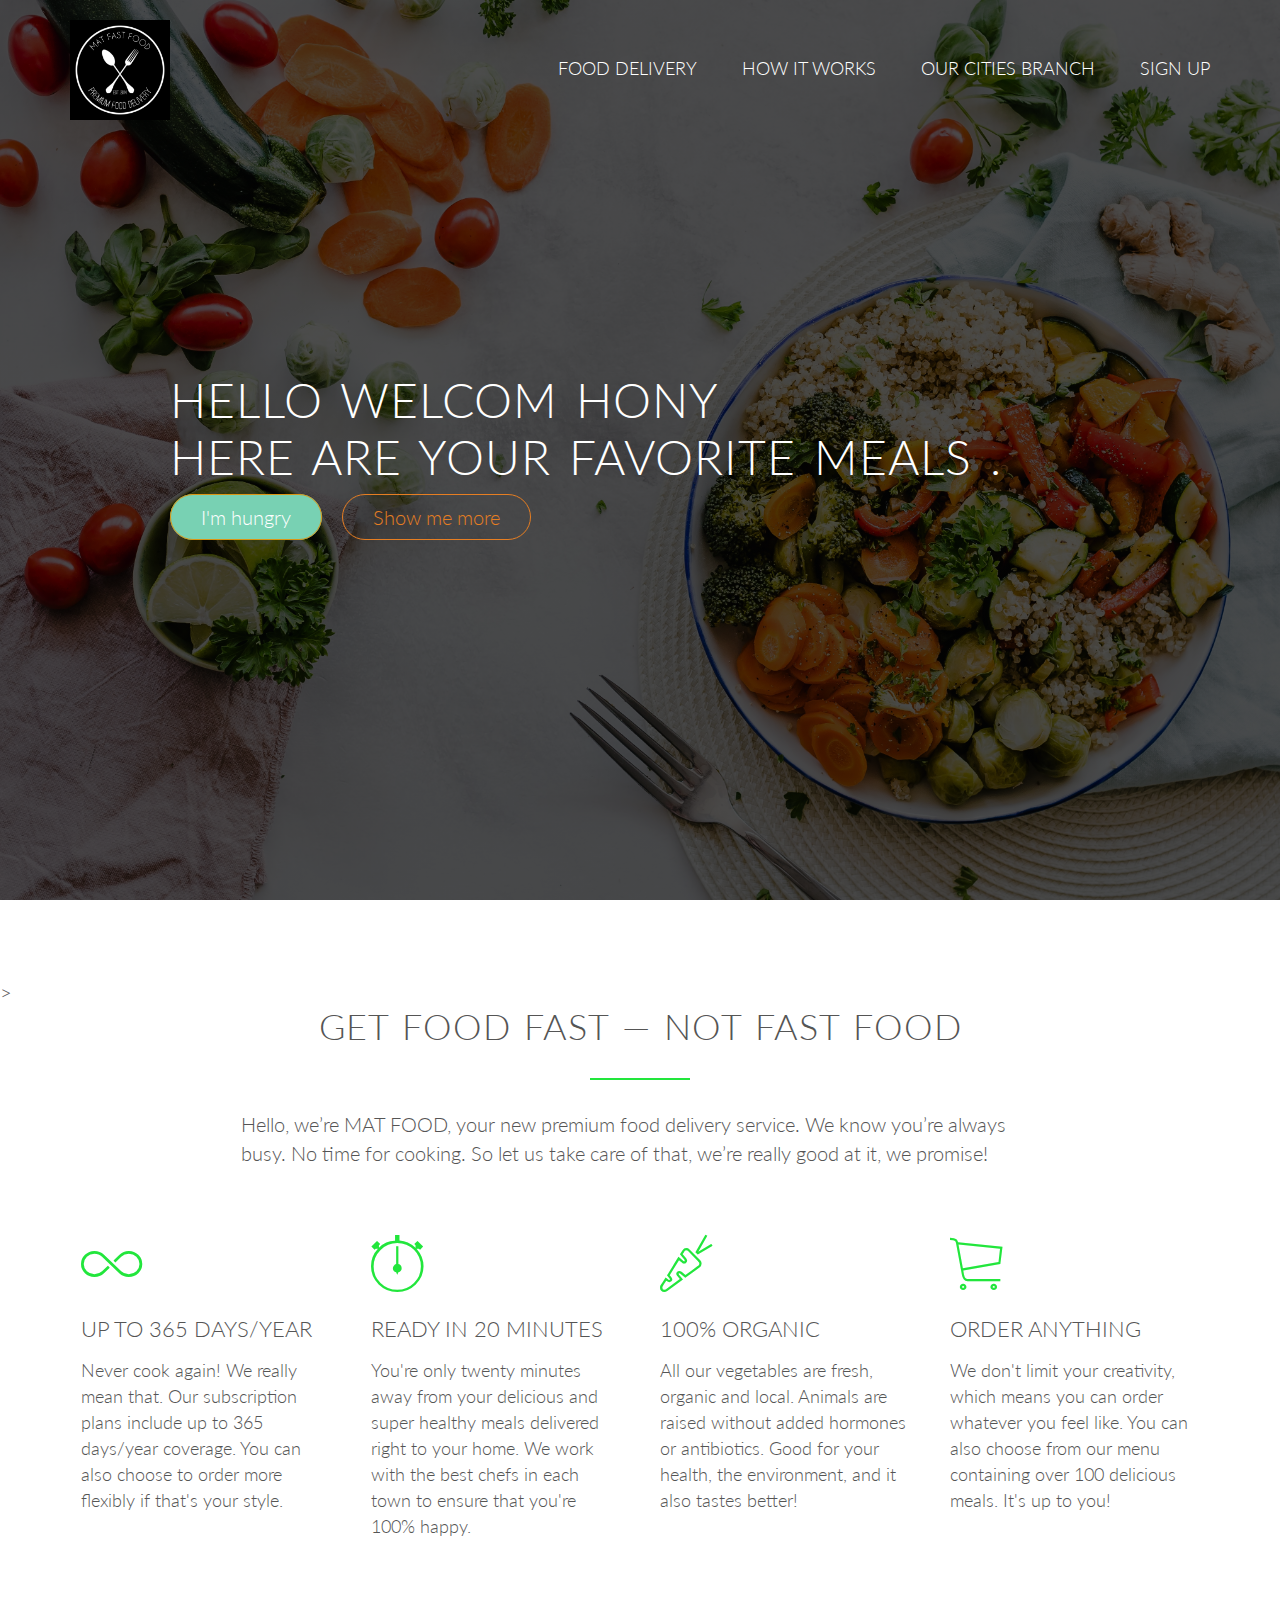
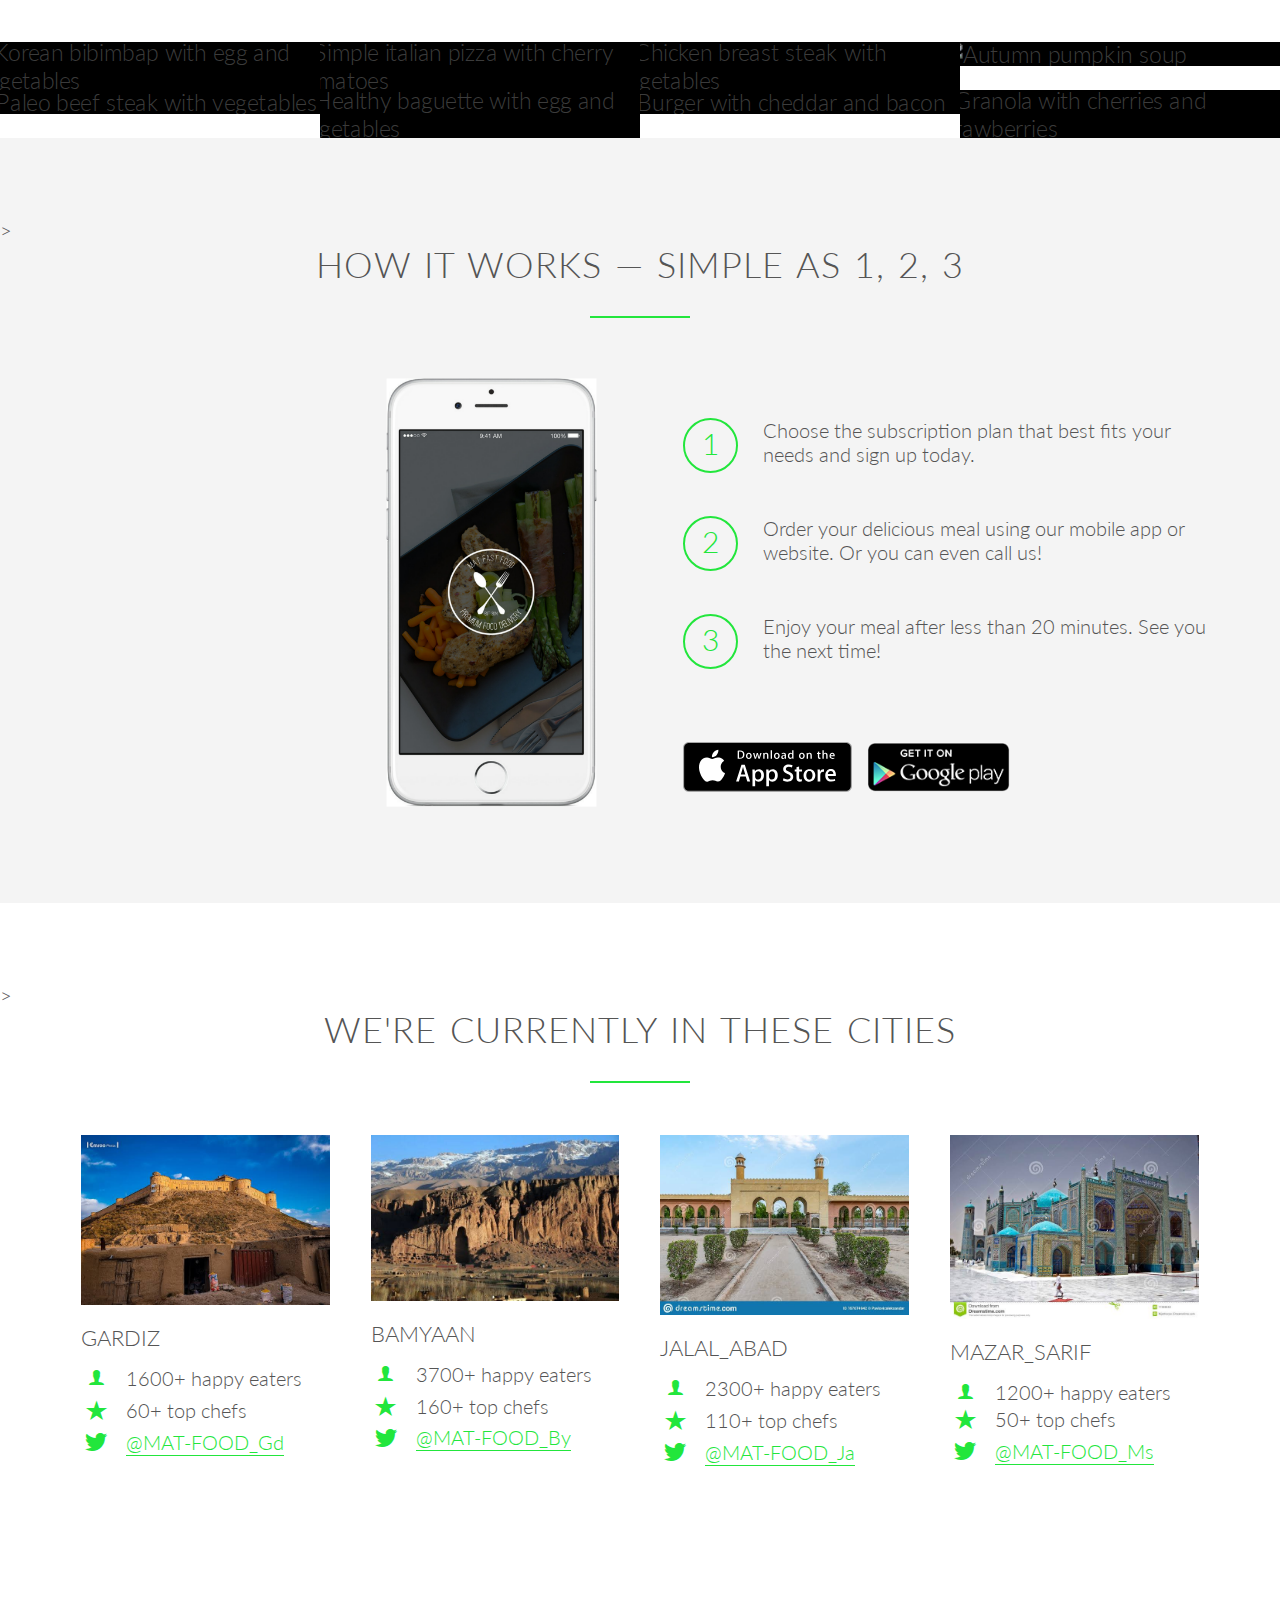
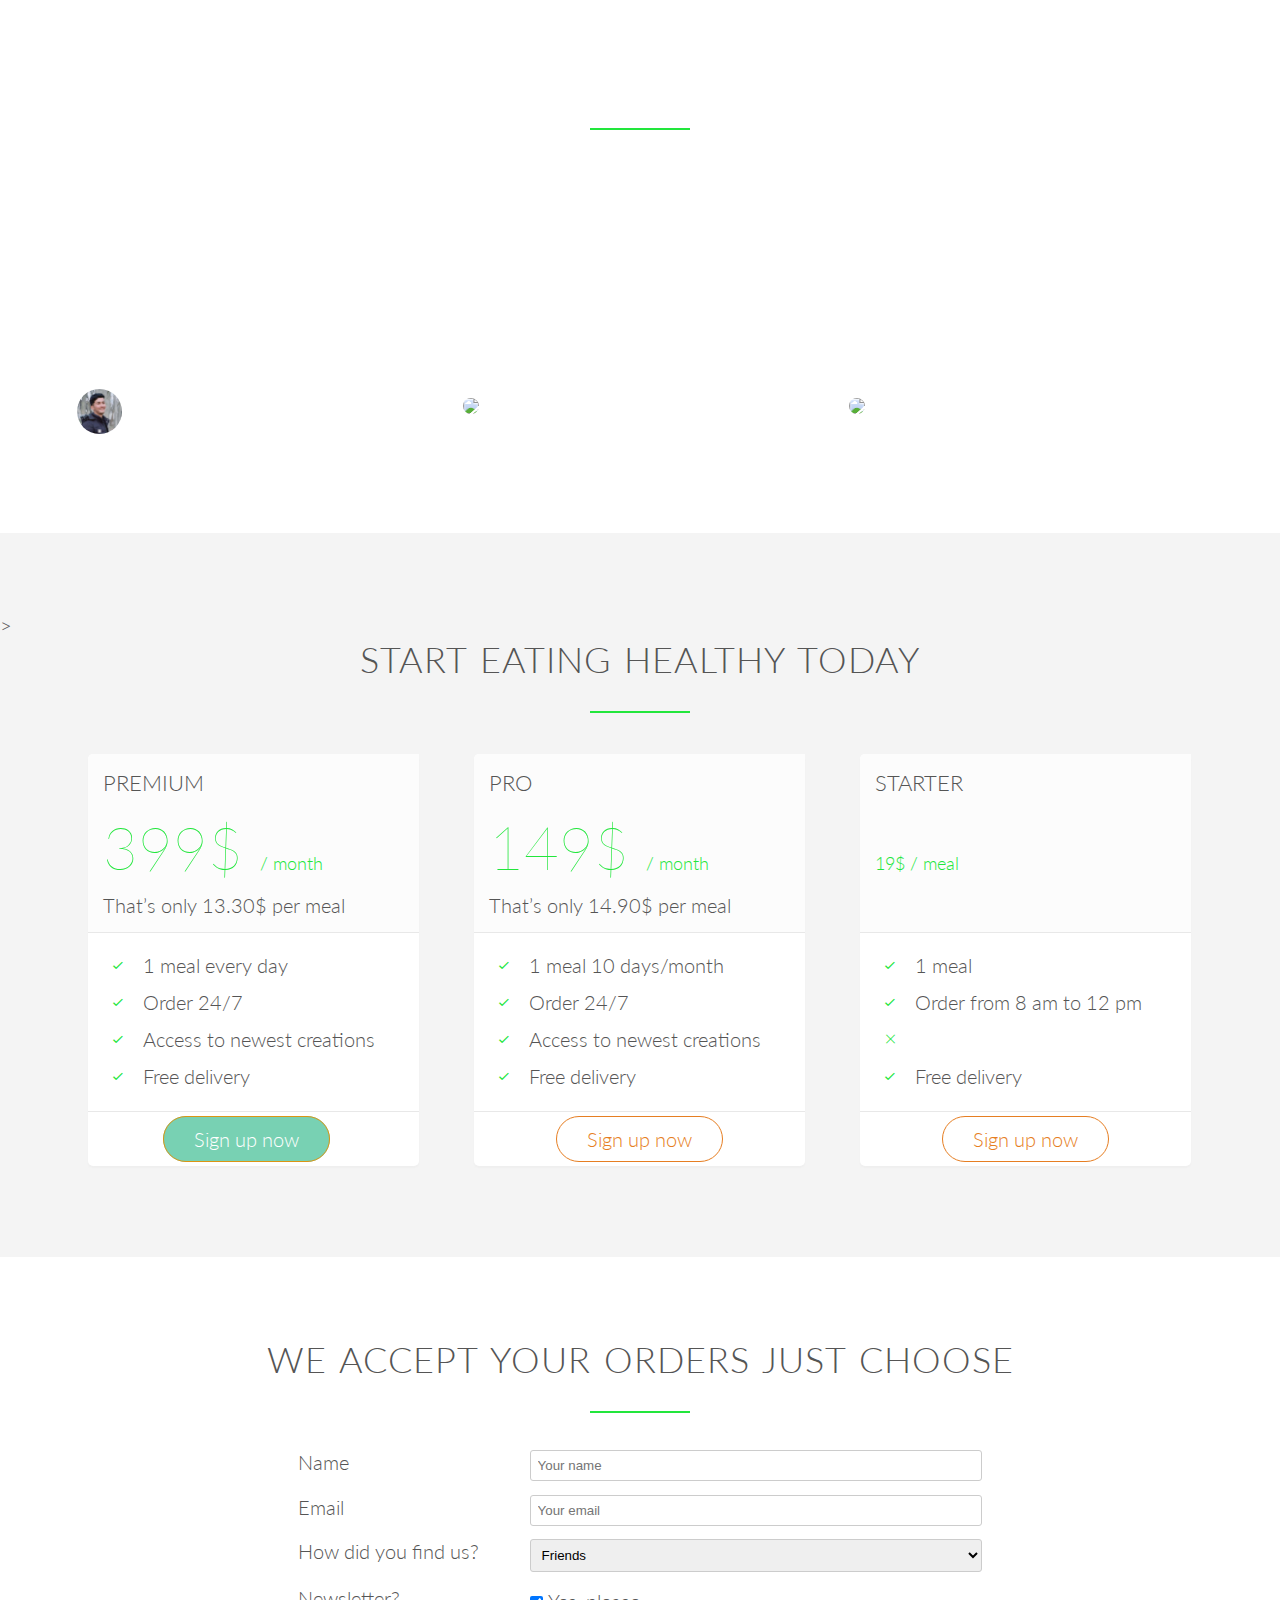
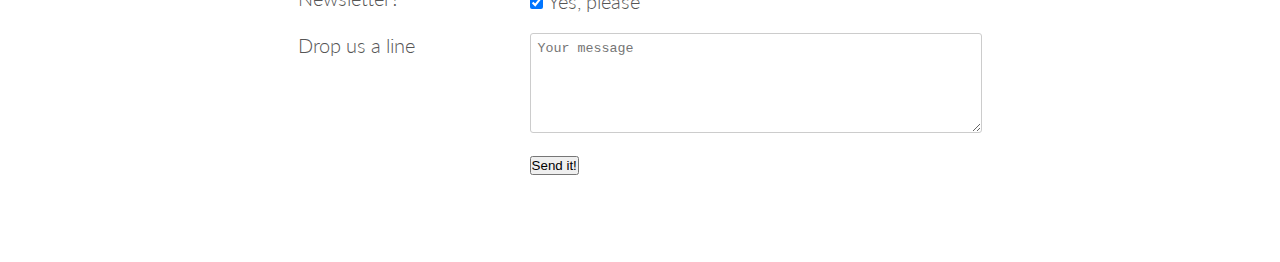
==== MAT/index.html @ 8228f36a "Update index.html" ====
<!DOCTYPE html>
<html>
    <head>
        <link rel="stylesheet" type="text/css" href="vendors/css/grid.css">
        <link rel="stylesheet" type="text/css" href="vendors/css/ionicons.min.css">
        <link rel="stylesheet" type="text/css" href="resources/css/style.css">
        <link href='https://fonts.googleapis.com/css?family=Lato:400,300,100,300italic' rel='stylesheet' type='text/css'>
        <title>MAT Food</title>
    </head>
    <body>
        <div class="container">
                  
        <header>
            
            <nav>
                <div class="row"> 
                    <img src="resources/img/white.PNG" alt="MAT Food logo" class="logo">
                    <ul class="main-nav">
                        <li><a href="#link_1 ">Food delivery</a></li>
                        <li><a href="#link_2">How it works</a></li>
                        <li><a href="#link_3">Our cities branch </a></li>
                        <li><a href="#link_4">Sign up</a></li>
                    </ul>
                </div>
            </nav>
            
            <div class="hero-text-box">
                <h1>Hello Welcom hony<br>Here are your favorite meals .</h1>
                <a class="btn btn-full" href="#">I'm hungry</a>
                <a class="btn btn-ghost" href="#">Show me more</a>
            </div>
        </header>

        
        <!-- .......Section-1....... Features............................................-->
        
        <section class="section-features" id="link_1"></a>>
            <div class="row">
                <h2>Get food fast &mdash; not fast food</h2>
                <p class="long-copy">
                    Hello, we’re MAT FOOD, your new premium food delivery service. We know you’re always busy.
                    No time for cooking. So let us take care of that, we’re really good at it, we promise!
                </p>
                
                <div class="row">
                    <div class="col span-1-of-4 box">
                        <i class="ion-ios-infinite-outline icon-big"></i>
                        <h3>Up to 365 days/year</h3>
                        <p>
                            Never cook again! We really mean that. Our subscription plans include up to 365 days/year coverage.
                            You can also choose to order more flexibly if that's your style.
                        </p>
                    </div>
                    
                    <div class="col span-1-of-4 box">
                        <i class="ion-ios-stopwatch-outline icon-big"></i>
                        <h3>Ready in 20 minutes</h3>
                        <p>
                            You're only twenty minutes away from your delicious and super healthy meals delivered right to your home.
                            We work with the best chefs in each town to ensure that you're 100% happy.
                        </p>
                    </div>
                    
                    <div class="col span-1-of-4 box">
                        <i class="ion-ios-nutrition-outline icon-big"></i>
                        <h3>100% organic</h3>
                        <p>
                            All our vegetables are fresh, organic and local. Animals are raised without added hormones or antibiotics.
                            Good for your health, the environment, and it also tastes better!
                        </p>
                    </div>
                    
                    <div class="col span-1-of-4 box">
                        <i class="ion-ios-cart-outline icon-big"></i>
                        <h3>Order anything</h3>
                        <p>We don't limit your creativity, which means you can order whatever you feel like. You can also choose from our 
                           menu containing over 100 delicious meals. It's up to you!
                        </p>
                    </div>
                    
                </div>
                
            </div>
            
        </section>
        
        <!-- .....Section-2.......Meal..................................... -->
       
        <section class="section-meals">
            <!--first row of images-->
            <ul class="meals-showcase clearfix">
                <li>
                    <figure class="meal-photo">
                        <img src="file:///C:/Users/DELL/Documents/MAT/resources/img/1.jpg" alt="Korean bibimbap with egg and vegetables">
                    </figure>
                </li>
                
                <li>
                    <figure class="meal-photo">
                        <img src="resources/img/2.JPG" alt="Simple italian pizza with cherry tomatoes">
                    </figure>
                </li>
                
                <li>
                    <figure class="meal-photo">
                        <img src="resources/img/3.JPG" alt="Chicken breast steak with vegetables">
                    </figure>
                </li>
                
                <li>
                    <figure class="meal-photo">
                        <img src="resources/img/4.JPG" alt="Autumn pumpkin soup">
                    </figure>
                </li>
            </ul>
            
            <!--second row of images-->
            <ul class="meals-showcase clearfix">
                <li>
                    <figure class="meal-photo">
                        <img src="resources/img/5.JPG" alt="Paleo beef steak with vegetables">
                    </figure>
                </li>
                
                <li>
                    <figure class="meal-photo">
                        <img src="resources/img/6.JPG" alt="Healthy baguette with egg and vegetables">
                    </figure>
                </li>
                
                <li>
                    <figure class="meal-photo">
                        <img src="resources/img/7.JPG" alt="Burger with cheddar and bacon">
                    </figure>
                </li>
                
                <li>
                    <figure class="meal-photo">
                        <img src="resources/img/8.JPG" alt="Granola with cherries and strawberries">
                    </figure>
                </li>
            </ul>
        </section>
        
        <!-- ......Section-3...........How it work............................................... -->
        
        <section class="section-steps" <a id="link_2"></a>>
            <div class="row">
                <h2>How it works &mdash; Simple as 1, 2, 3</h2>
            </div>
            <div class="row">
                <div class="col span-1-of-2 steps-box">
                    <img src="resources/img/iphon.png" alt="Omnifood app on iPhone" class="app-screen">
                </div>
                <div class="col span-1-of-2 steps-box">
                    <div class="works-step">
                        <div>1</div>
                        <p>Choose the subscription plan that best fits your needs and sign up today.</p>
                    </div>
                    
                    <div class="works-step">
                        <div>2</div>
                        <p>Order your delicious meal using our mobile app or website. Or you can even call us!</p>
                    </div>
                    
                    <div class="works-step">
                        <div>3</div>
                        <p>Enjoy your meal after less than 20 minutes. See you the next time!</p>
                    </div>
                    
                    <a href="#" class="btn-app"><img src="resources/img/download-app.svg" alt="App Store Button"></a>
                    <a href="#" class="btn-app"><img src="resources/img/download-app-android.png" alt="Play Store Button"></a>
                    
                </div>
            </div>
        </section>
        
        <!-- .......Section-4.........Cites.......................................................-->
       
        <section class="section-cities" <a id="link_3"></a>>
            <div class="row">
                <h2>We're currently in these cities</h2>
            </div>
            <div class="row">
                <div class="col span-1-of-4 box">
                    <img src="resources/img/images (1).jpeg" alt="Gardez">
                    <h3>Gardiz</h3>
                    <div class="city-feature">
                        <i class="ion-ios-person icon-small"></i>
                        1600+ happy eaters
                    </div>
                    
                    <div class="city-feature">
                        <i class="ion-ios-star icon-small"></i>
                        60+ top chefs
                    </div>
                    
                    <div class="city-feature">
                        <i class="ion-social-twitter icon-small"></i>
                        <a href="#">@MAT-FOOD_Gd</a>
                    </div>
                    
                </div>
                
                <div class="col span-1-of-4 box">
                    <img src="resources/img/images (4).jpeg" alt="Bamyaan">
                    <h3>Bamyaan</h3>
                    <div class="city-feature">
                        <i class="ion-ios-person icon-small"></i>
                        3700+ happy eaters
                    </div>
                    
                    <div class="city-feature">
                        <i class="ion-ios-star icon-small"></i>
                        160+ top chefs
                    </div>
                    
                    <div class="city-feature">
                        <i class="ion-social-twitter icon-small"></i>
                        <a href="#">@MAT-FOOD_By</a>
                    </div>
                    
                </div>

                <div class="col span-1-of-4 box">
                    <img src="resources/img/images (2).jpeg" alt="Jalal_abad">
                    <h3>Jalal_abad</h3>
                    <div class="city-feature">
                        <i class="ion-ios-person icon-small"></i>
                        2300+ happy eaters
                    </div>
                    
                    <div class="city-feature">
                        <i class="ion-ios-star icon-small"></i>
                        110+ top chefs
                    </div>
                    
                    <div class="city-feature">
                        <i class="ion-social-twitter icon-small"></i>
                        <a href="#">@MAT-FOOD_Ja</a>
                    </div>
                    
                </div>

                <div class="col span-1-of-4 box">
                    <img src="resources/img/images (3).jpeg" alt="Mazar_Sarif">
                    <h3>Mazar_Sarif</h3>
                    <div clas
                    s="city-feature">
                        <i class="ion-ios-person icon-small"></i>
                        1200+ happy eaters
                    </div>
                    
                    <div class="city-feature">
                        <i class="ion-ios-star icon-small"></i>
                        50+ top chefs
                    </div>
                    
                    <div class="city-feature">
                        <i class="ion-social-twitter icon-small"></i>
                        <a href="#">@MAT-FOOD_Ms</a>
                    </div>
                    
                </div>
                
            </div>
            
        </section>

        <!-- ......Section-5.........Our customer ideies...................................... -->
       
        <section class="section-testimonials" >
            <div class="row">
                <h2>Our customers can't live without us</h2>
            </div>
            
            <div class="row">
                <div class="col span-1-of-3">
                    <blockquote>MAT-FOOD is just awesome! I just launched a startup which leaves me with no time for cooking, so MAT-FOOD is a life-saver. Now that I got used to it, I couldn't live without my daily meals!
                        <cite><img src="resources/img/y.jpg">Yasir Sahibzada</cite>
                    </blockquote>
                </div>
                
                <div class="col span-1-of-3">
                    <blockquote>        Inexpensive, healthy and great-tasting meals, delivered right to my home. We have lots of food delivery here in Gardiz, but no one comes even close to MAT-FOOD.family are so in love!
                        <cite><img src="/resources/img/m.jpg">Mohibullah Alokozai</cite>
                    </blockquote>
                </div>
                
                <div class="col span-1-of-3">
                    <blockquote>I was looking for a quick and easy food delivery service in Jalal_abad. I tried a lot of them and ended up with MAT-FOOD. Best food delivery service in the Bay Area. Keep up the great work!
                        <cite><img src="file:///C:/Users/DELL/Documents/MAT/resources/img/w.jpg">Abdul Wakil Alam Sahak</cite>
                    </blockquote>
                </div>
            </div>
            
        </section>

        <!-- .....Section-6.............Our Plan............................................ -->
       
        <section class="section-plans" <a id="link_4"></a>>
            <div class="row">
                <h2>Start eating healthy today</h2>
            </div>
            
            <div class="row">
                <div class="col span-1-of-3">
                    <div class="plan-box">
                        <div>
                            <h3>Premium</h3>
                            <p class="plan-price">399$ <span>/ month</span></p>
                            <p class="plan-meal">That’s only 13.30$ per meal</p>
                        </div>

                        <div>
                            <ul>
                                <li><i class="ion-ios-checkmark-empty icon-small"></i>1 meal every day</li>
                                <li><i class="ion-ios-checkmark-empty icon-small"></i>Order 24/7</li>
                                <li><i class="ion-ios-checkmark-empty icon-small"></i>Access to newest creations</li>
                                <li><i class="ion-ios-checkmark-empty icon-small"></i>Free delivery</li>
                            </ul>
                        </div>
                        
                        <div>
                            <a href="#" class="btn btn-full">Sign up now</a>
                        </div>
                        
                    </div>
                </div>
                
                <div class="col span-1-of-3">
                    <div class="plan-box">
                        <div>
                            <h3>Pro</h3>
                            <p class="plan-price">149$ <span>/ month</span></p>
                            <p class="plan-meal">That’s only 14.90$ per meal</p>
                        </div>

                        <div>
                            <ul>
                                <li><i class="ion-ios-checkmark-empty icon-small"></i>1 meal 10 days/month</li>
                                <li><i class="ion-ios-checkmark-empty icon-small"></i>Order 24/7</li>
                                <li><i class="ion-ios-checkmark-empty icon-small"></i>Access to newest creations</li>
                                <li><i class="ion-ios-checkmark-empty icon-small"></i>Free delivery</li>
                            </ul>
                        </div>
                        
                        <div>
                            <a href="#" class="btn btn-ghost">Sign up now</a>
                        </div>
                        
                    </div>
                </div>
                
                <div class="col span-1-of-3">
                    <div class="plan-box">
                        <div>
                            <h3>Starter</h3>
                            <p class="plan-price"><span>19$ / meal</span></p>
                            <p class="plan-meal">&nbsp;</p>
                        </div>

                        <div>
                            <ul>
                                <li><i class="ion-ios-checkmark-empty icon-small"></i>1 meal</li>
                                <li><i class="ion-ios-checkmark-empty icon-small"></i>Order from 8 am to 12 pm</li>
                                <li><i class="ion-ios-close-empty icon-small"></i></li>
                                <li><i class="ion-ios-checkmark-empty icon-small"></i>Free delivery</li>
                            </ul>
                        </div>
                        
                        <div>
                            <a href="#" class="btn btn-ghost">Sign up now</a>
                        </div>
                        
                    </div>
                </div>
                
            </div>
        </section>
    
        <!--.....Section-7..............FORM SECTiON...................................-->
        
        <section class="section-form">
            <div clas="row">
                <h2>We accept your orders just choose</h2>
            </div>

            <div class="row">
                <form method="post" action="#" class="contact-form">
                    <div class="row">
                        <div class="col span-1-of-3">
                            <label for="name">Name</label>
                        </div>
                        <div class="col span-2-of-3">
                            <input type="text" name="name" id="name" placeholder="Your name" required>
                        </div>
                    </div>
                    <div class="row">
                        <div class="col span-1-of-3">
                            <label for="email">Email</label>
                        </div>
                        <div class="col span-2-of-3">
                            <input type="email" name="email" id="email" placeholder="Your email" required>
                        </div>
                    </div>
                    <div class="row">
                        <div class="col span-1-of-3">
                            <label for="find-us">How did you find us?</label>
                        </div>
                        <div class="col span-2-of-3">
                            <select name="find-us" id="find-us">
                                <option value="friends">Friends</option>
                                <option value="search">Search engine</option>
                                <option value="ad">Advertisement</option>
                                <option value="other">other</option>
                            </select>
                        </div>
                    </div>
                    <div class="row">
                        <div class="col span-1-of-3">
                            <label for="news">Newsletter?</label>
                        </div>
                        <div class="col span-2-of-3">
                            <input type="checkbox" name="news" id="news" checked>Yes, please
                        </div>
                    </div>
                    <div class="row">
                        <div class="col span-1-of-3">
                            <label>Drop us a line</label>
                        </div>
                        <div class="col span-2-of-3">
                            <textarea name="message" placeholder="Your message"></textarea>
                        </div>
                    </div>

                    <div class="row">
                        <div class="col span-1-of-3">
                            <label>&nbsp;</label>
                        </div>
                        <div class="col span-2-of-3">
                            <input type="submit" value="Send it!">
                        </div>
                    </div>

                </form>

            </div>

        </section>
        </div>
    </body>
</html>
---- MAT/vendors/css/grid.css ----
/*  SECTIONS  ============================================================================= */

.section {
	clear: both;
	padding: 0px;
	margin: 0px;
}

/*  GROUPING  ============================================================================= */
.row:before,
.row:after {
    content:"";
    display:table;
}
.row:after {
    clear:both;
}

/*  GRID COLUMN SETUP   ==================================================================== */

.col {
	display: block;
	float:left;
	margin: 1% 0 1% 1.6%;
}

.col:first-child { margin-left: 0; } /*all browsers except IE6 and lower*/

@media only screen and (max-width: 480px){

	.hero-text-box{
		padding-left: 300px;		
	}
}
	

@media only screen and (max-width: 480px) {
	.col { 
		margin: 1% 0 1% 0%;
        margin: 0;
	}
}


/*  GRID OF TWO   ============================================================================= */
.span-1-of-2 {
	width: 49.2%;
}


@media only screen and (max-width: 480px) {
	.span-1-of-2 {
		width: 100%; 
	}
}


/*  GRID OF THREE   ============================================================================= */
.span-2-of-3 {
	width: 66.13%; 
}

.span-1-of-3 {
	width: 32.26%; 
}


@media only screen and (max-width: 480px) {
	.span-2-of-3 {
		width: 100%; 
	}
	.span-1-of-3 {
		width: 100%;
	}
}

/*  GRID OF FOUR   ============================================================================= */
.span-1-of-4 {
	width: 23.8%; 
}



@media only screen and (max-width: 480px) {
	.span-1-of-4 {
		width: 100%; 
	}
}
---- MAT/resources/css/style.css ----
/*------------------------------------------*/
/* BASIC SETUP */
/*------------------------------------------*/

* {
    margin: 0;
    padding: 0;
    box-sizing: border-box;
}

/*removes the blue border chrome browser puts around elements when you click or focus on them.*/
*:focus {outline: none;}

html {
    background-color: #fff;
    color: #555;
    font-family: 'Lato', 'Arial', sans-serif;
    font-weight: 300;
    font-size: 20px;
    text-rendering: optimizeLegibility;
}

.clearfix {zoom: 1}
.clearfix:after {
    content: '.';
    clear: both;
    display: block;
    height: 0;
    visibility: hidden;
}

/*------------------------------------------*/
/* REUSABLE COMPONENTS */
/*------------------------------------------*/

.row {
    max-width: 1140px;
    margin: 0 auto;
}

/*Adding whitespace between sections for clarity. Will use padding instead of margin for that because we will add some background later.*/
section {
    padding: 80px 0; /*top&bottom left&right*/
}

.box {
    padding: 1%;
}

/* ------ HEADINGS ----- */

h1, 
h2,
h3 {
    font-weight: 300;
    text-transform: uppercase;
}

h1 {
    margin-top: 0;
    margin-bottom: 20px;
    color: #fff;
    font-size: 240%; /*We use percentage because this is responsive design*/
    word-spacing: 4px;
    letter-spacing: 1px;
}

h2 {
    font-size: 180%;
    word-spacing: 2px;
    text-align: center;
    margin-bottom: 30px;
    letter-spacing: 1px;
}

/*This will be a solid line after all h2 elements.*/
h2:after {
    display: block;
    height: 2px;
    background-color: #22e63c;
    content: " "; /*Important - We must specify the content of the :after pseudo element*/
    width: 100px;
    margin: 0 auto; /*To center the line horizontally*/
    margin-top: 30px;
}

h3 {
    font-size: 110%;
    margin-bottom: 15px;
}

/* ----- PARAGRAPHS ----- */
/*Refer to the typography lesson*/
.long-copy {
    line-height: 145%; /*should be between 120% and 145%*/
    width: 70%; /*With this, the text will not be centered anymore. Setting the margin will fix this.*/
    margin-left: 15%; /*Will effectively center all the text*/
}

.box p {
    font-size: 90%;
    line-height: 145%;
}

/* ----- ICONS ----- */

.icon-big {
    font-size: 350%;
    display: block;
    color: #22e63c;
    margin-bottom: 10px;
}

.icon-small {
    display: inline-block;
    width: 30px;
    text-align: center;
    color: #22e63c;
    font-size: 120%; /*A line height in percent of the current font size. */
    margin-right: 10px;
    
    /*Tip to align text next to icon font*/
    line-height: 120%;
    vertical-align: middle;
    margin-top: -5px;
}

/* ----- LINKS ----- */

a:link, 
a:visited {
    color: #22e63c;
    text-decoration: none;
    padding-bottom: 1px;
    border-bottom: 1px solid #22e63c;
    transition: border-bottom 0.2s, color 0.2s;
}

a:hover,
a:active {
    color: #555;
    border-bottom: 1px solid transparent;
}

/* ----- BUTTONS ----- */

.btn:link,
.btn:visited{

    padding: 10px 30px;
    font-weight: 300px;
    text-decoration: none;
    border-radius: 200px;
    transition: background-color 0.2s, border 0.2s, color 0.2s;
}

.btn-full:link,
.btn-full:visited{
    background-color: #78d1b3;
    border: 1px solid #db9513;
    color: #fff;
    margin-right: 15px;
}

.btn-ghost:link,
.btn-ghost:visited {
    border: 1px solid #e67e22;
    color: #e67e22;
}

.btn:hover,
.btn:active{
/* input[type=submit]:hover,
input[type=submit]:active { */
    background-color: #7046e4;
}

.btn-full:hover,
.btn-full:active{
/* input[type=submit] { */
    border: 1px solid #e67e22;
}

.btn-ghost:hover,
.btn-ghost:active {
    border: 1px solid #cf6d17;
    color: #fff;
}


/*------------------------------------------*/
/* HEADER */
/*------------------------------------------*/

header {
    /*linear gradient added to make heading text more legible*/
    background-image: linear-gradient(rgba(0, 0, 0, 0.7), rgba(0, 0, 0, 0.7)), url(img/baground.jpg);
    background-size: cover;/*It is like zooming into the background image*/
    background-position: center;
    height: 100vh; /*100% of viewport*/
    background-attachment: fixed;
}

.hero-text-box {
    position: absolute;
    width: 1140px; /*Look at css for ".row"*/
    top: 50%; /*Top and left are w.r.t the left edge of element. So, image will not be exactly centered*/
    left: 50%;
    transform: translate(-50%, -50%); /*This moves the element by 50% of its width & height, thereby perfectly centering the box*/
    padding-left: 100px;
}

.logo {
    height: 100px;
    width: auto;
    float: left;/*Now, "content" below the img tag, can float around it.*/
    margin-top: 20px;
}

.main-nav {
    float: right;
    list-style: none;
    margin-top: 55px;
}

.main-nav li {
    display: inline-block;
    margin-left: 40px;
}

.main-nav li a:link, 
.main-nav li a:visited {
    padding: 8px 0;
    color: #fff;
    text-decoration: none;
    text-transform: uppercase;
    font-size: 90%;
    border-bottom: 2px solid transparent;
    transition: border-bottom 0.2s;
}

.main-nav li a:hover, 
.main-nav li a:active {
    border-bottom: 2px solid #22e63c;
}


/*------------------------------------------*/
/* FEATURES */
/*------------------------------------------*/

.section-features .long-copy {
    margin-bottom: 30px;
}


/* ................................................................................................... */

/*------------------------------------------*/
/* MEALS */
/*------------------------------------------*/

.section-meals {
    padding: 0;
}

.meals-showcase {
    list-style: none;
    width: 100%;
}

.meals-showcase li {
    display: block;
    float: left;
    width: 25%; /*4 li should occupy full width.*/
}

.meal-photo {
    width: 100%;
    margin: 0;
    overflow: hidden; /*This is to prevent spilling out of images when we scale the images.*/
    background: #000;
}

.meal-photo img {
    opacity: 0.7;
    width: 100%;
    height: auto;/*This will scale the image in proportion to the 25% width set for meals-showcase-li*/
    transform: scale(1.15); /*This is a part of our "animation" for food images.*/
    transition: transform 0.5s, opacity 0.5s; /*animation - changing from this css setting to another will take some time*/
}

.meal-photo img:hover {
    opacity: 1;
    transform: scale(1.03); /*Not 1 because we want to cover some whitespace below each image.*/
}

/*------------------------------------------*/
/* HOW IT WORKS */
/*------------------------------------------*/

/*Adding a subtle color. It affects the "visual transition" from this section to the next one while scrolling down the page.*/
.section-steps {
    background-color: #f4f4f4;
}

.steps-box {
    margin-top: 30px; 
}

.steps-box:first-child {
    text-align: right; /*Works for text, inline and inline-block elements.*/
    padding-right: 3%;
    margin-top: 30px;/*To align both the steps boxes better*/
}

.steps-box:last-child {
    padding-left: 3%;
    margin-top: 70px;/*To align both the steps boxes better*/
}

.app-screen {
    width: 40%;
}

.works-step {
    margin-bottom: 50px;
}

/*just a demo of last-of-type.*/
.works-step:last-of-type {
    margin-bottom: 80px;
}

.works-step div{
    color: #22e63c;
    border: 2px solid #22e63c;
    display: inline-block; /*To ensure that the number(in div) can be beside the text and not cause a line break.*/
    border-radius: 50%;
    height: 55px;
    width: 55px;
    text-align: center;
    padding: 5px;
    float: left;
    font-size: 150%;
    margin-right: 25px;
}

.btn-app:link,
.btn-app:visited {
    border: 0;
}

.btn-app img {
    height: 50px;
    width: auto;
    margin-right: 10px;
}


/*------------------------------------------*/
/* CITIES */
/*------------------------------------------*/

.box img {
    width: 100%;
    height: auto;
    margin-bottom: 15px;
}

.city-feature {
    margin-bottom: 5px;
}


/*------------------------------------------*/
/* TESTIMONIALS */
/*------------------------------------------*/

.section-testimonials {
    background-image: linear-gradient(rgba(0, 0, 0, 0.8), rgba(0, 0, 0, 0.8)),url(img/baground2.JPG);
    background-size: cover;
    color: #fff;
    background-attachment: fixed; /*When we scroll in the page, the image stays in the same place, relative to the browser window*/
}

blockquote {
    padding: 2%;
    font-style: italic;
    line-height: 145%;
    position: relative;/*This means all positioned elements inside of this element should be positioned relative to this element's location*/
    margin-top: 40px; 
}

cite {
    font-size: 90%;
    margin-top: 25px;
    display: block;
}

blockquote:before {
    content: "\201C";/*\201C is a glyph or symbol for left double quotes*/
    font-size: 500%;
    display: block; /*will display this :before pseudoelement on a new line.*/
    position: absolute;/*This works only when 'blockquote' has position relative.*/
    top: -5px;
    left: -3px;
}

cite img {
    height: 45px;
    border-radius: 50%;
    margin-right: 10px;
    vertical-align: middle;
}


/*------------------------------------------*/
/* PLANS */
/*------------------------------------------*/

.section-plans {
    background-color: #f4f4f4;
}

.plan-box {
    background-color: #fff;
    border-radius: 5px;
    width: 90%;
    margin-left: 5%; /*half of the 10% remaning width*/
    box-shadow: 0 2px 2px #efefef;
}

.plan-box div {
    padding: 15px;
    border-bottom: 1px solid #e8e8e8;
}

.plan-box div:first-child {
    background-color: #fcfcfc;
    border-top-left-radius: 5px;
    border-top-left-radius: 5px;
}

.plan-box div:last-child {
    text-align: center;
    border: 0; 
}

.plan-price {
    font-size: 300%;
    margin-bottom: 10px;
    font-weight: 100;/*To make font less bold. Also, look at the imported fonts in the html file for this font weight. */
    color: #22e63c;
}

.plan-price span {
    font-size: 30%; /*30% of .plan-price font-size*/
    font-weight: 300;
}

.plan-price-meal {
    font-size: 80%;
}

.plan-box ul {
    list-style: none;
}

.plan-box ul li {
    padding: 5px 0;
}


/*------------------------------------------*/
/* FORM */
/*------------------------------------------*/

.contact-form {
    width: 60%;
    margin: 0 auto;
}

input[type=text],
input[type=email],
select,
textarea {
    width: 100%;
    padding: 7px;
    border-radius: 3px;
    border: 1px solid #ccc;
}

textarea {
    height: 100px;
}

input[type=checkbox] {
    margin: 10px 5px 10px 0;
}

/* .............................. */
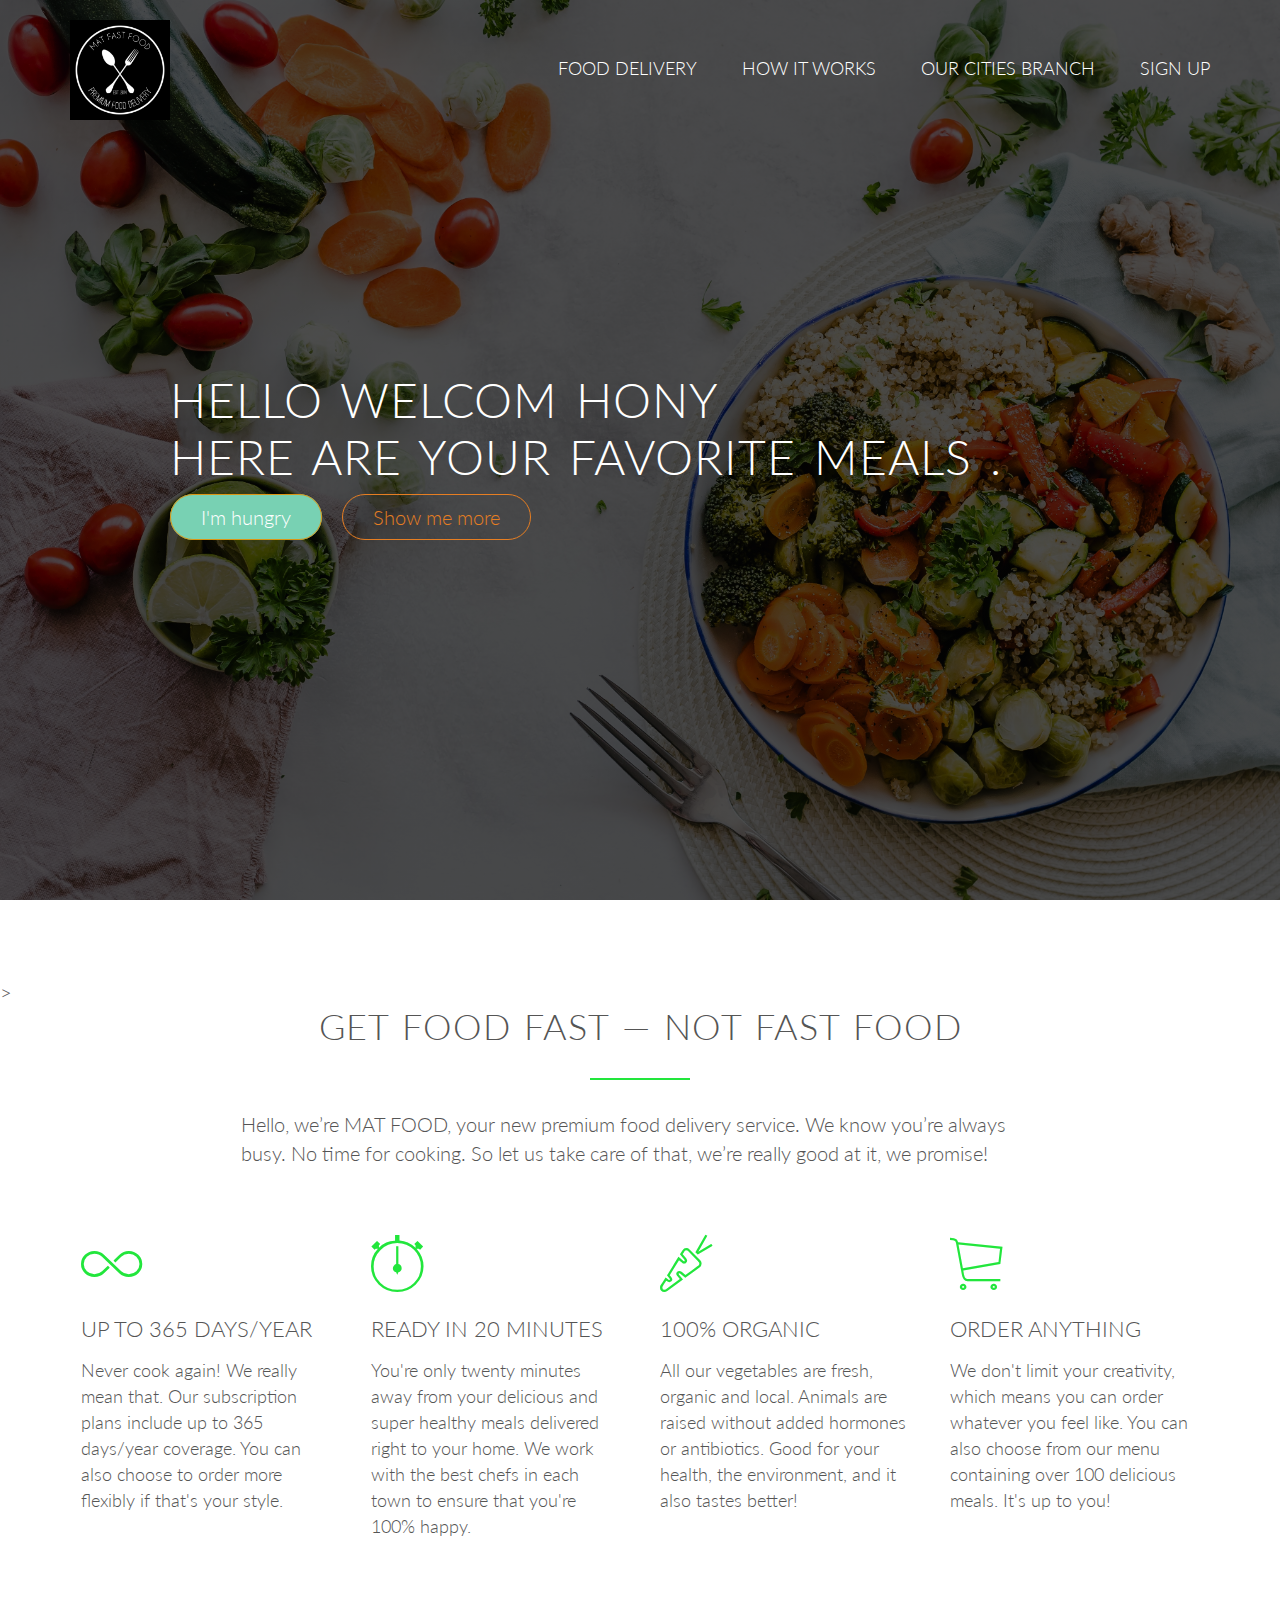
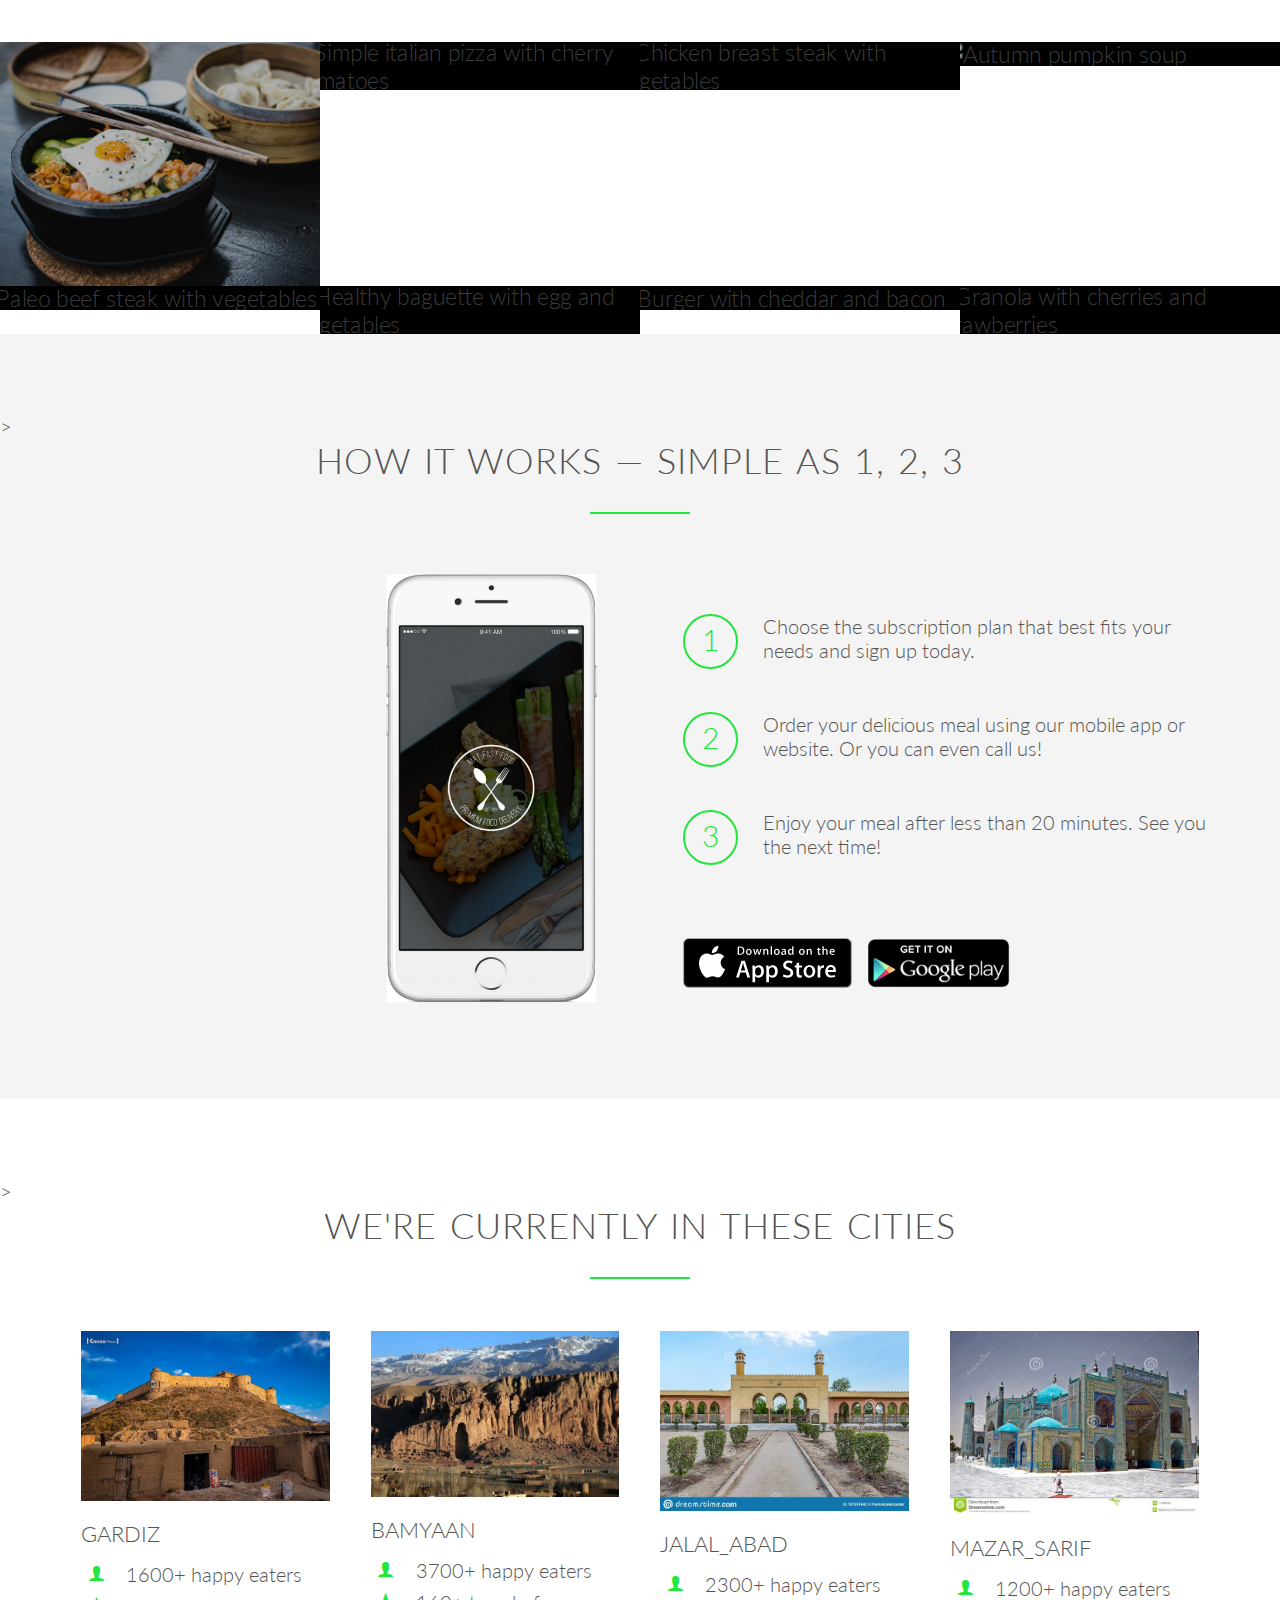
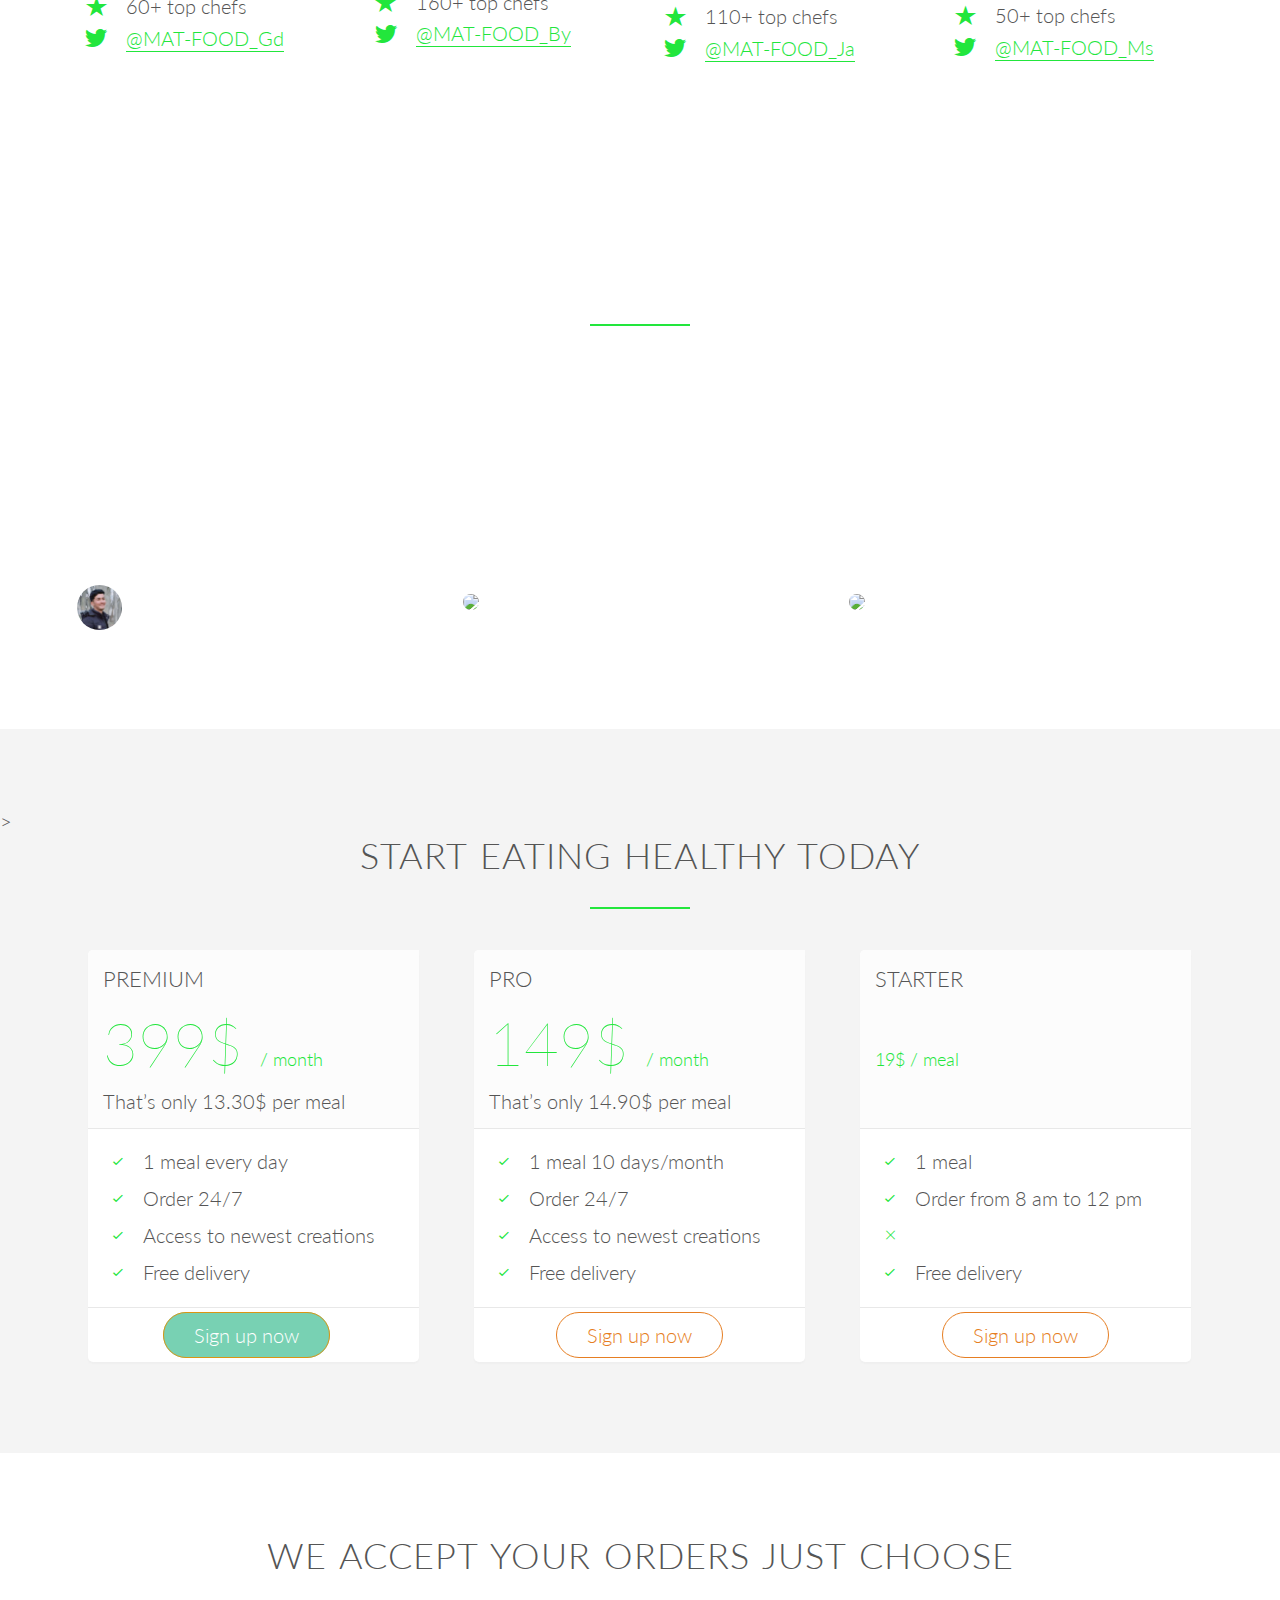
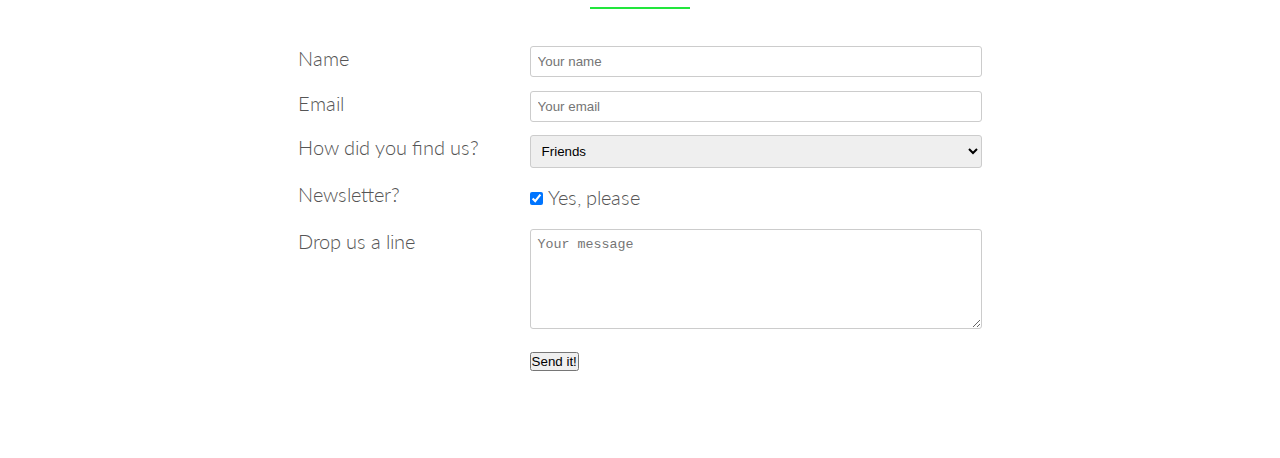
==== commit b4945fec: "Update index.html" ====
--- a/MAT/index.html
+++ b/MAT/index.html
@@ -91,7 +91,7 @@
             <ul class="meals-showcase clearfix">
                 <li>
                     <figure class="meal-photo">
-                        <img src="file:///C:/Users/DELL/Documents/MAT/resources/img/1.jpg" alt="Korean bibimbap with egg and vegetables">
+                        <img src="resources/img/1.jpg" alt="Korean bibimbap with egg and vegetables">
                     </figure>
                 </li>
                 
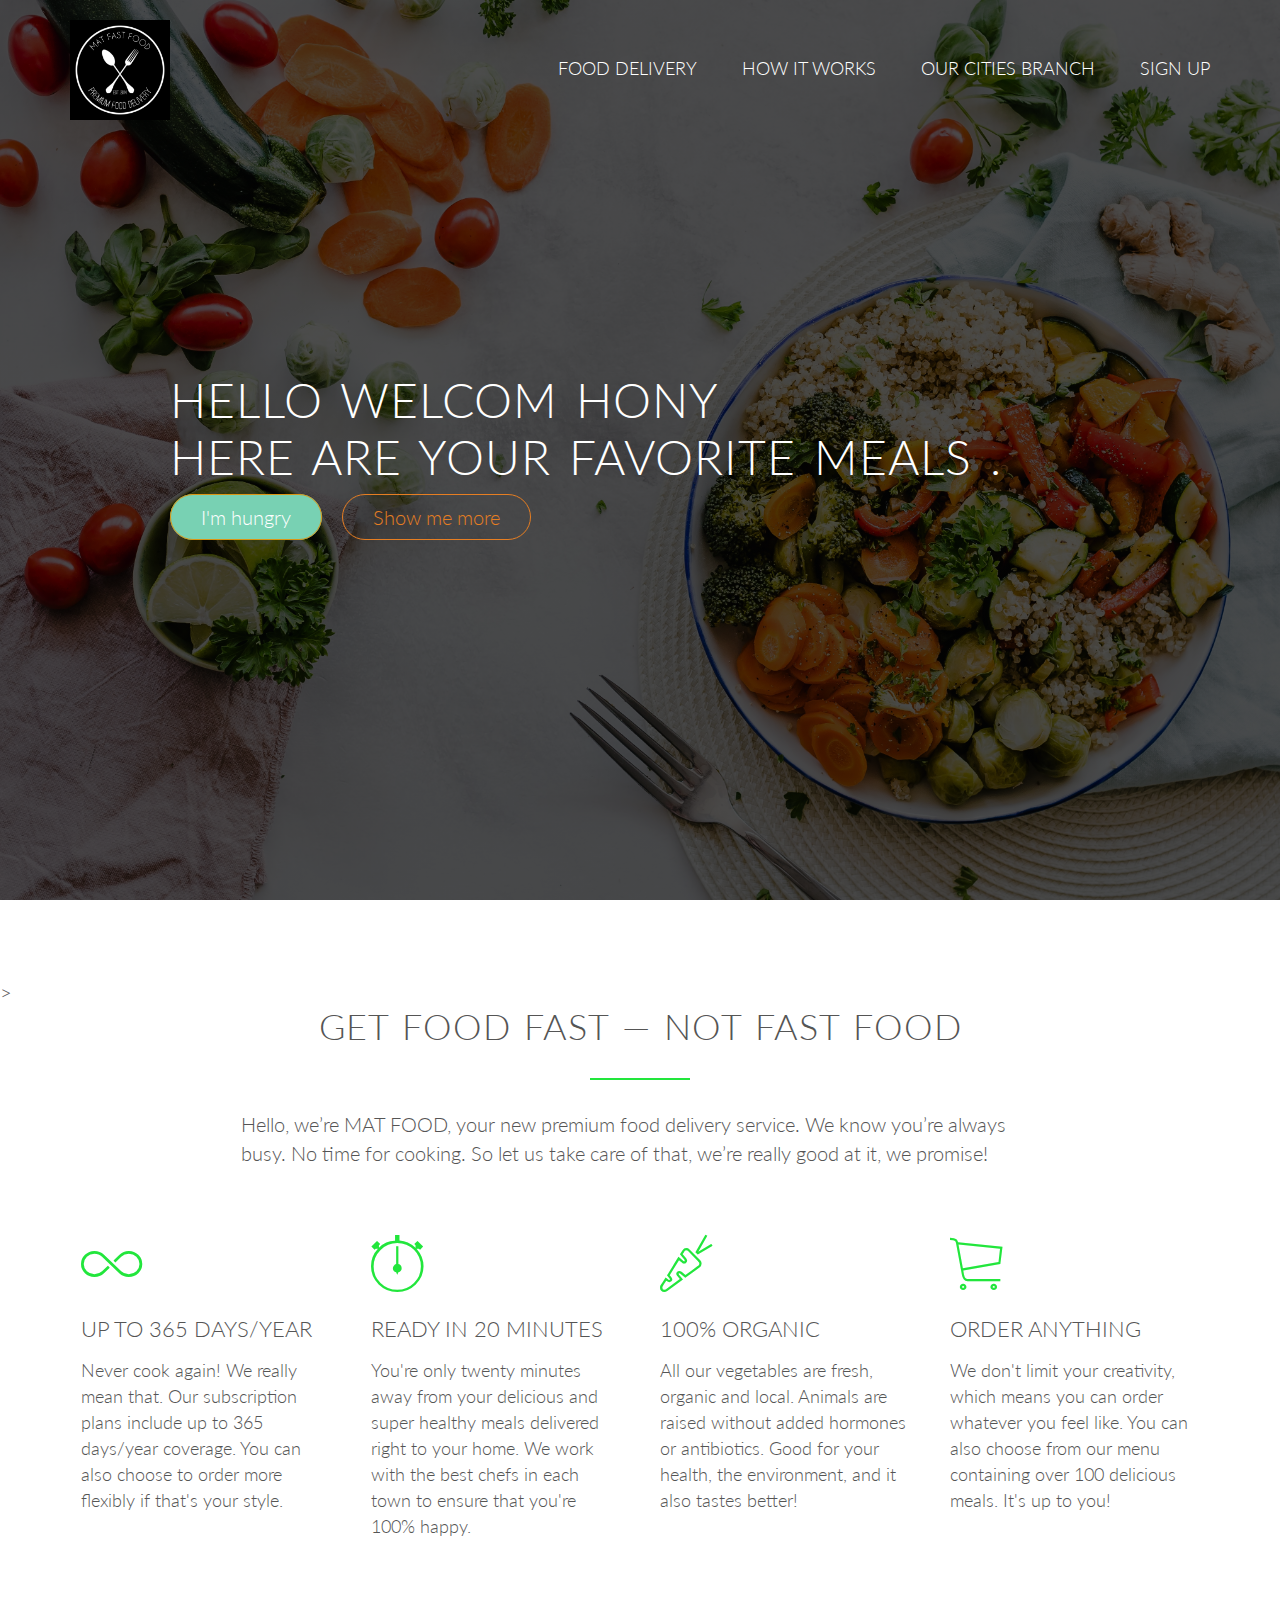
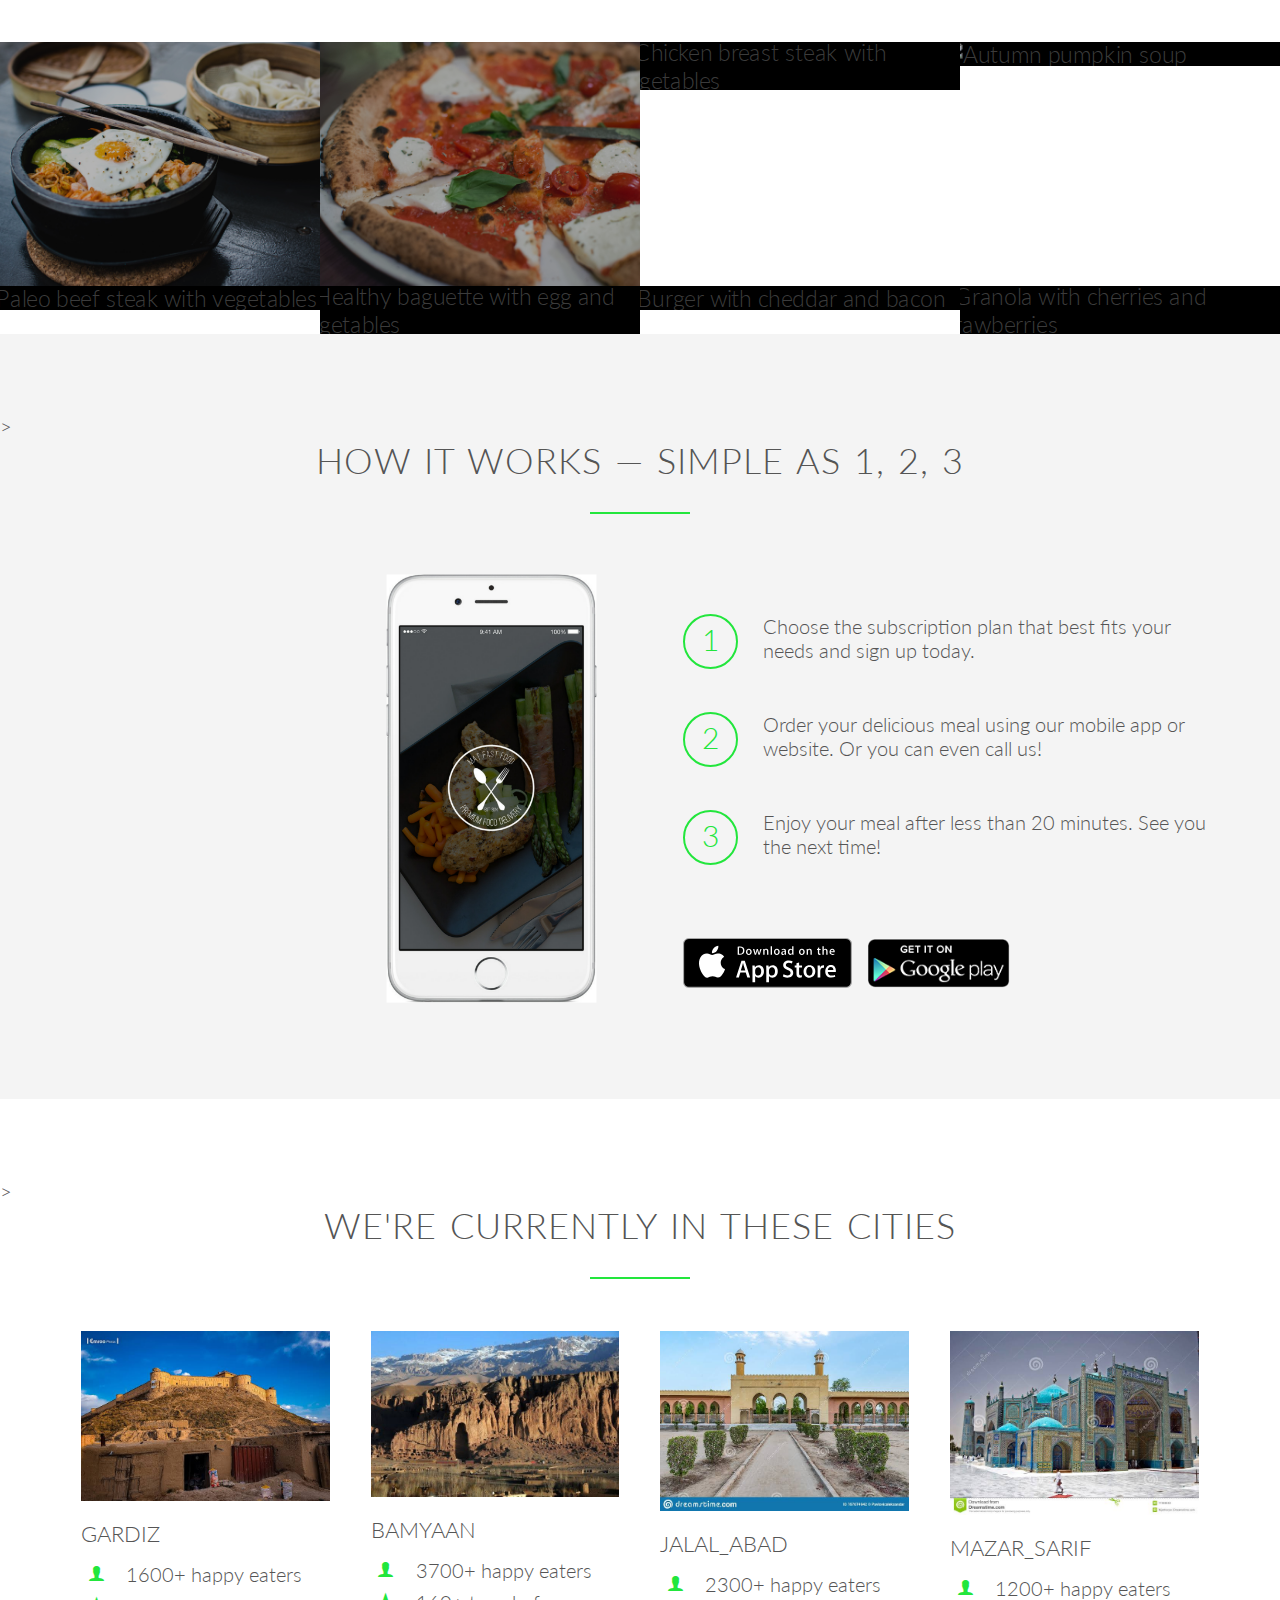
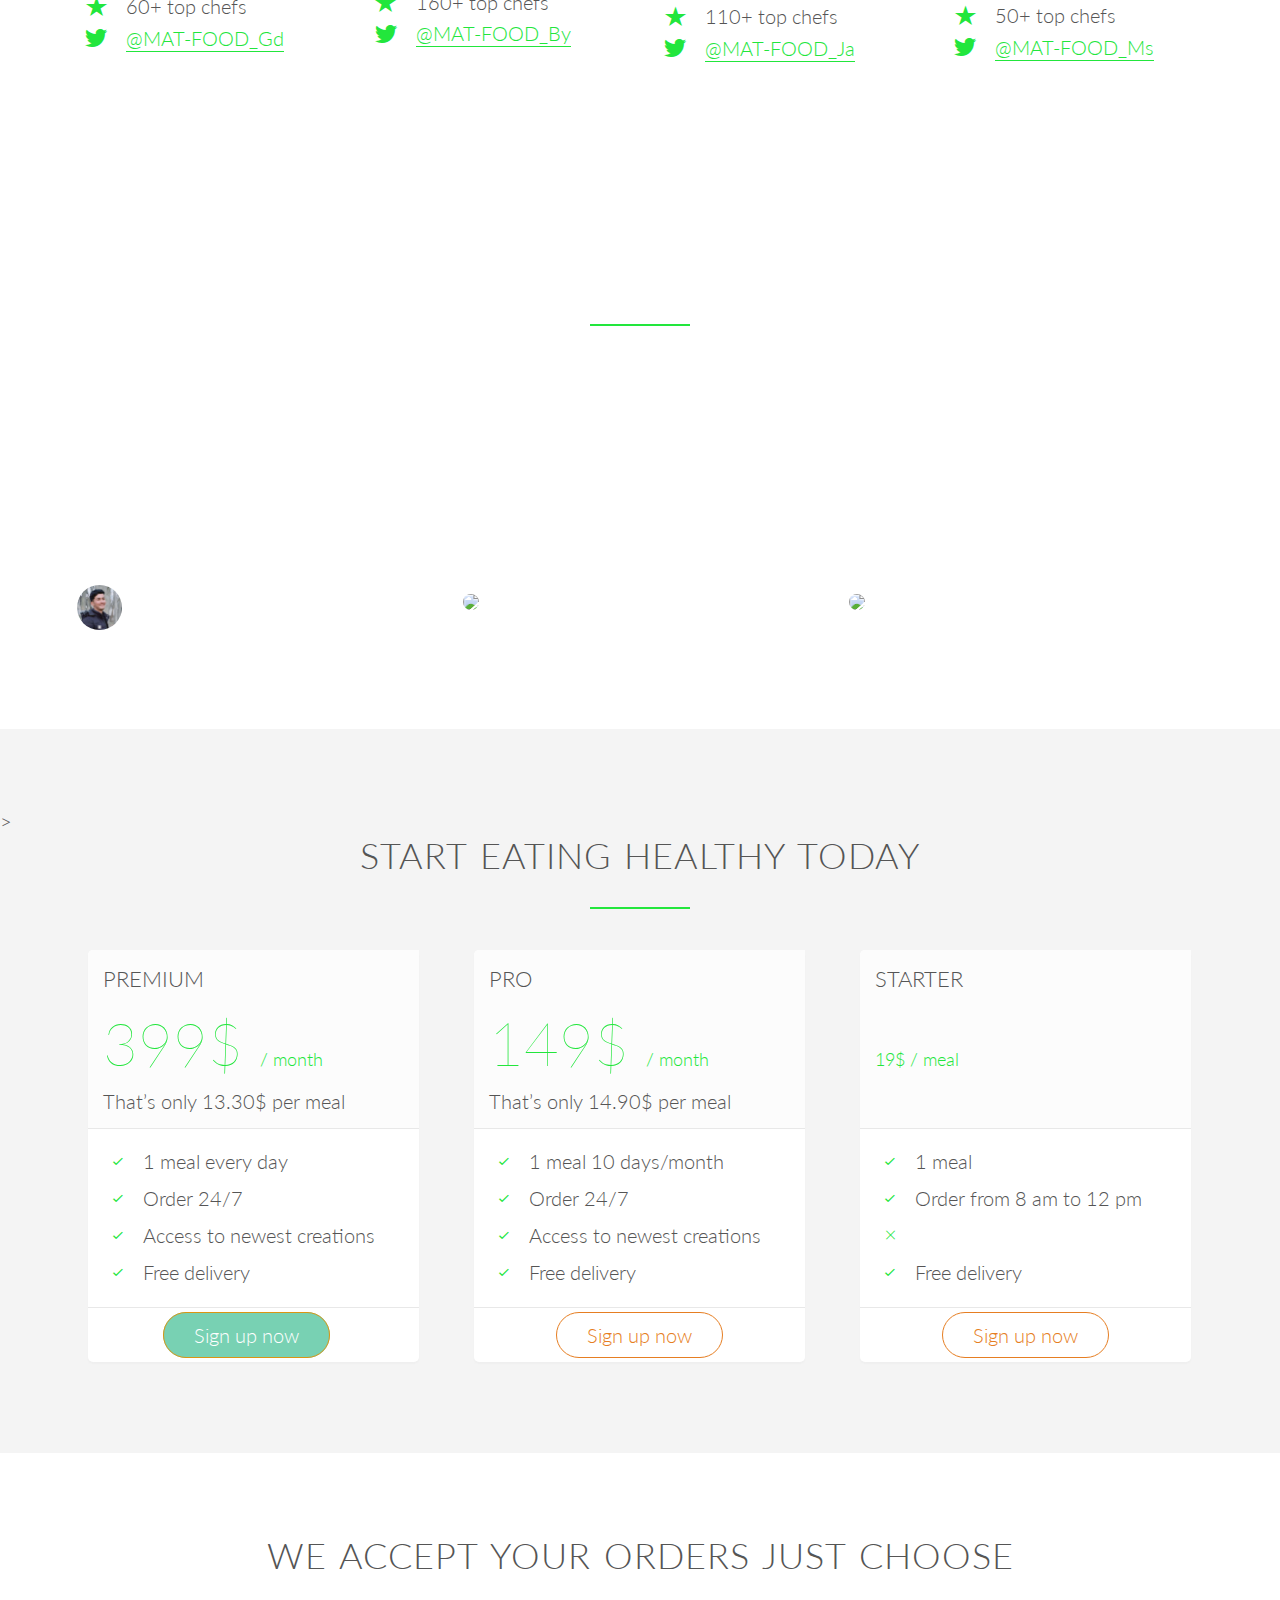
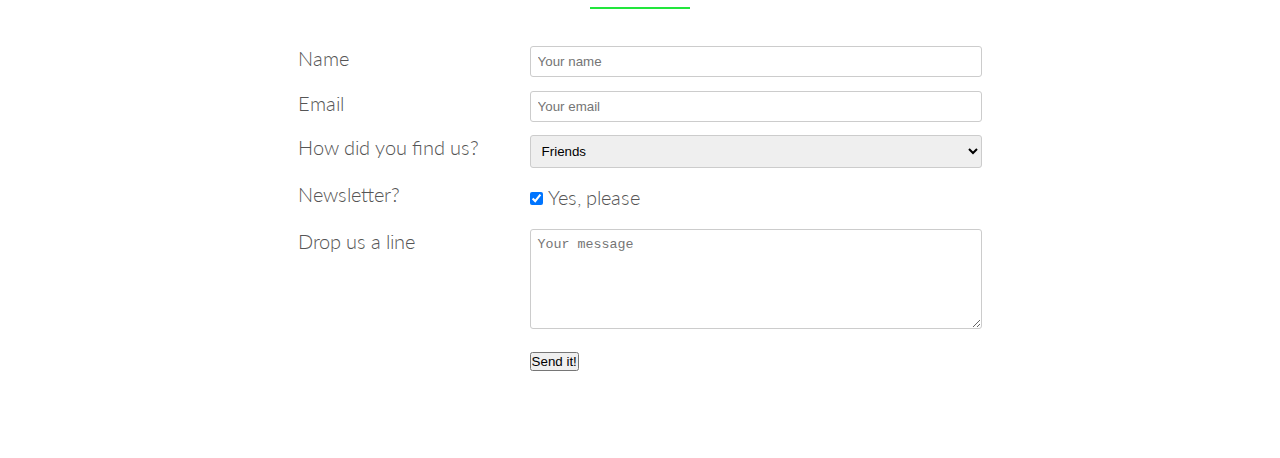
==== commit 5e346cda: "Update index.html" ====
--- a/MAT/index.html
+++ b/MAT/index.html
@@ -97,19 +97,19 @@
                 
                 <li>
                     <figure class="meal-photo">
-                        <img src="resources/img/2.JPG" alt="Simple italian pizza with cherry tomatoes">
-                    </figure>
-                </li>
-                
-                <li>
-                    <figure class="meal-photo">
-                        <img src="resources/img/3.JPG" alt="Chicken breast steak with vegetables">
-                    </figure>
-                </li>
-                
-                <li>
-                    <figure class="meal-photo">
-                        <img src="resources/img/4.JPG" alt="Autumn pumpkin soup">
+                        <img src="resources/img/2.jpg" alt="Simple italian pizza with cherry tomatoes">
+                    </figure>
+                </li>
+                
+                <li>
+                    <figure class="meal-photo">
+                        <img src="file:///C:/Users/DELL/Documents/MAT/resources/img/3.jpg" alt="Chicken breast steak with vegetables">
+                    </figure>
+                </li>
+                
+                <li>
+                    <figure class="meal-photo">
+                        <img src="file:///C:/Users/DELL/Documents/MAT/resources/img/4.jpg" alt="Autumn pumpkin soup">
                     </figure>
                 </li>
             </ul>
@@ -118,25 +118,25 @@
             <ul class="meals-showcase clearfix">
                 <li>
                     <figure class="meal-photo">
-                        <img src="resources/img/5.JPG" alt="Paleo beef steak with vegetables">
-                    </figure>
-                </li>
-                
-                <li>
-                    <figure class="meal-photo">
-                        <img src="resources/img/6.JPG" alt="Healthy baguette with egg and vegetables">
-                    </figure>
-                </li>
-                
-                <li>
-                    <figure class="meal-photo">
-                        <img src="resources/img/7.JPG" alt="Burger with cheddar and bacon">
-                    </figure>
-                </li>
-                
-                <li>
-                    <figure class="meal-photo">
-                        <img src="resources/img/8.JPG" alt="Granola with cherries and strawberries">
+                        <img src="file:///C:/Users/DELL/Documents/MAT/resources/img/5.jpg" alt="Paleo beef steak with vegetables">
+                    </figure>
+                </li>
+                
+                <li>
+                    <figure class="meal-photo">
+                        <img src="file:///C:/Users/DELL/Documents/MAT/resources/img/6.jpg" alt="Healthy baguette with egg and vegetables">
+                    </figure>
+                </li>
+                
+                <li>
+                    <figure class="meal-photo">
+                        <img src="file:///C:/Users/DELL/Documents/MAT/resources/img/7.jpg" alt="Burger with cheddar and bacon">
+                    </figure>
+                </li>
+                
+                <li>
+                    <figure class="meal-photo">
+                        <img src="file:///C:/Users/DELL/Documents/MAT/resources/img/8.jpg" alt="Granola with cherries and strawberries">
                     </figure>
                 </li>
             </ul>
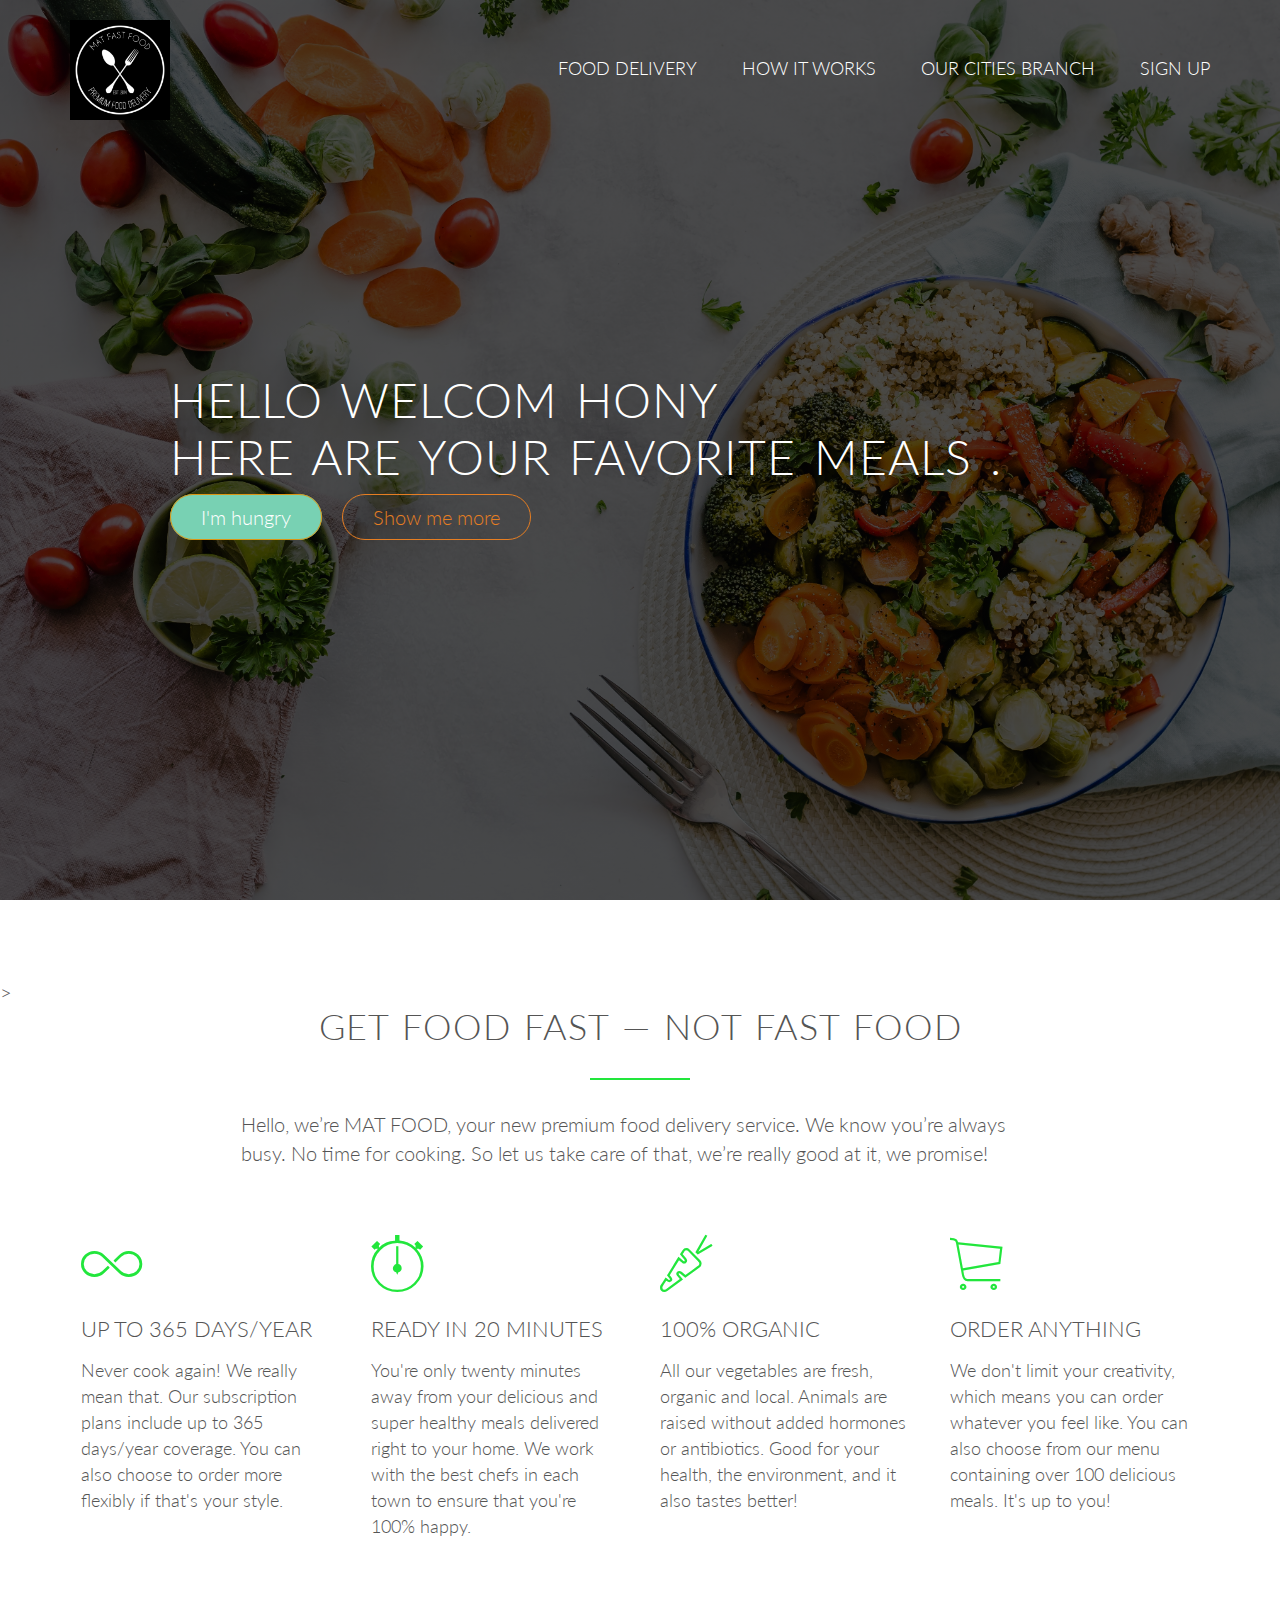
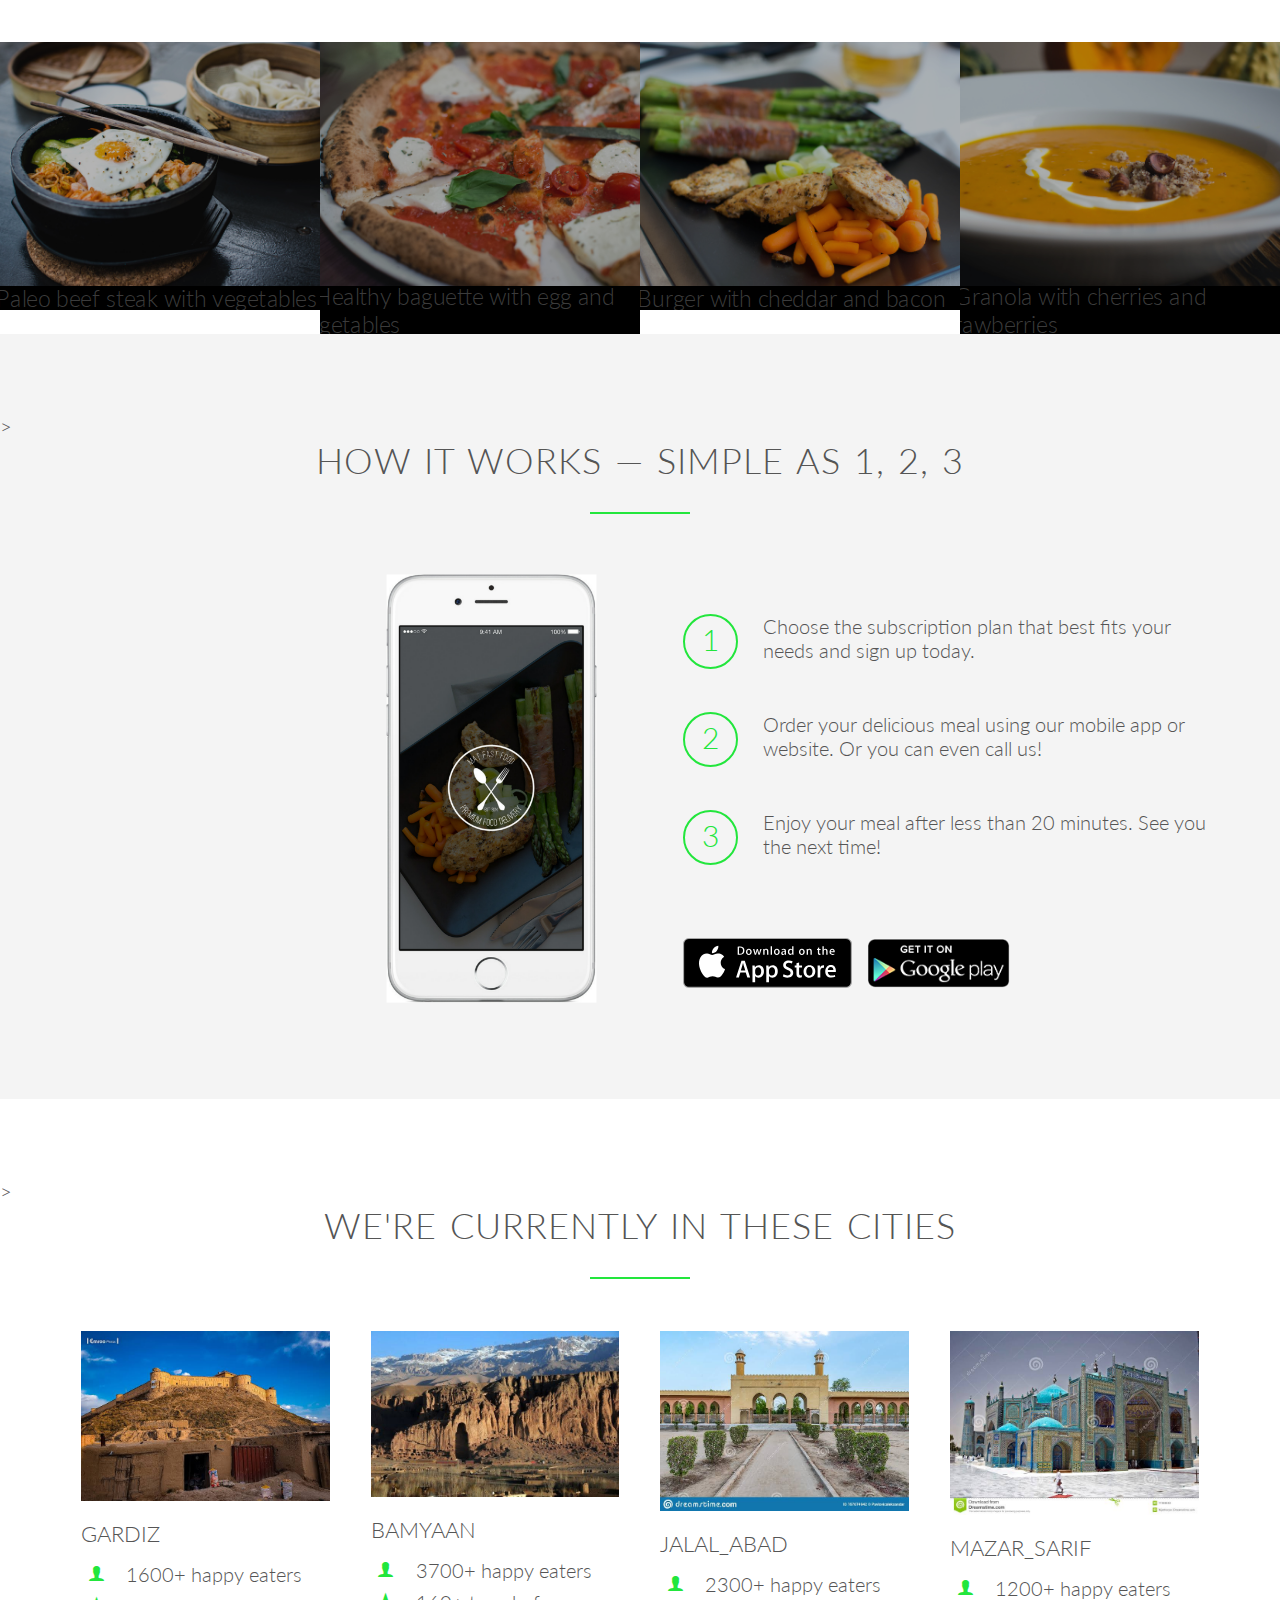
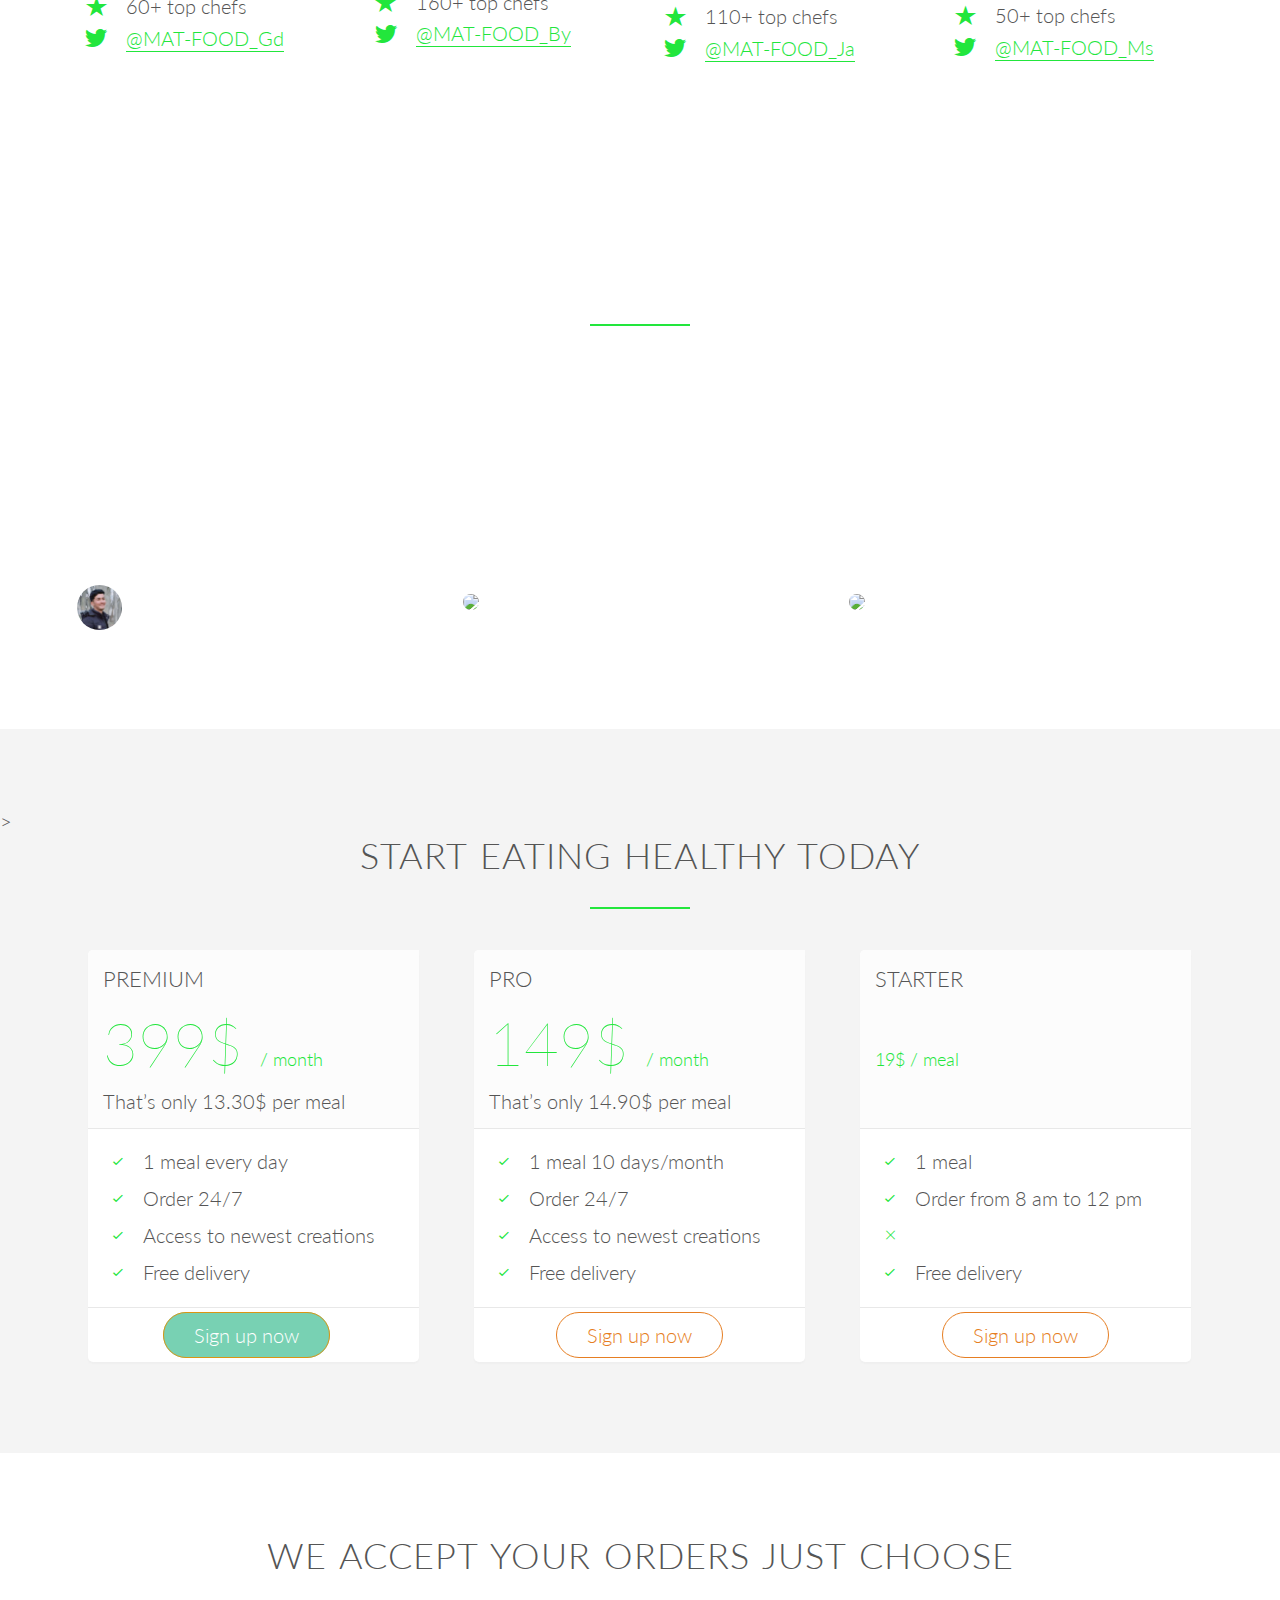
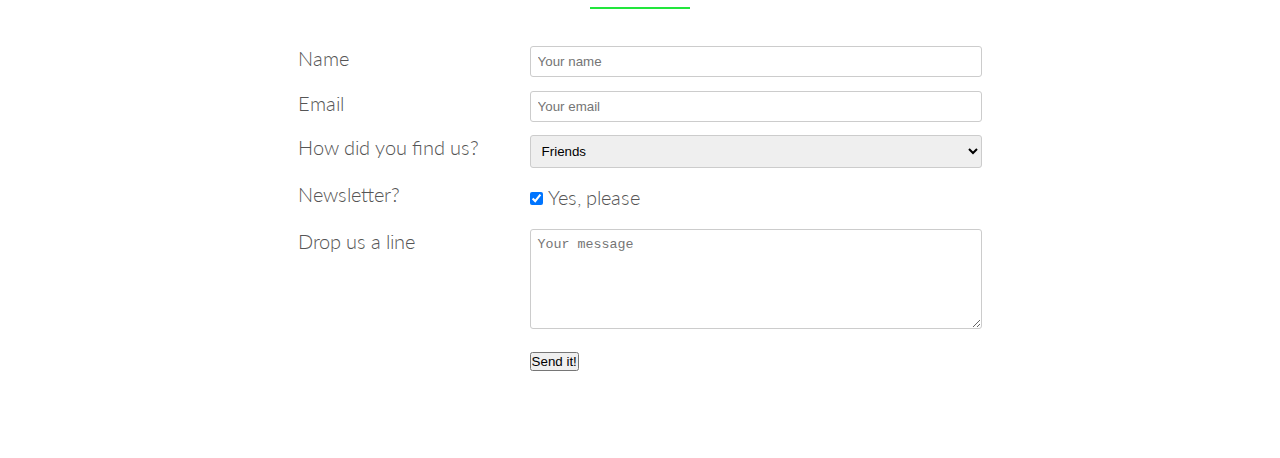
==== commit fbf07179: "Update index.html" ====
--- a/MAT/index.html
+++ b/MAT/index.html
@@ -103,13 +103,13 @@
                 
                 <li>
                     <figure class="meal-photo">
-                        <img src="file:///C:/Users/DELL/Documents/MAT/resources/img/3.jpg" alt="Chicken breast steak with vegetables">
-                    </figure>
-                </li>
-                
-                <li>
-                    <figure class="meal-photo">
-                        <img src="file:///C:/Users/DELL/Documents/MAT/resources/img/4.jpg" alt="Autumn pumpkin soup">
+                        <img src="resources/img/3.jpg" alt="Chicken breast steak with vegetables">
+                    </figure>
+                </li>
+                
+                <li>
+                    <figure class="meal-photo">
+                        <img src="resources/img/4.jpg" alt="Autumn pumpkin soup">
                     </figure>
                 </li>
             </ul>
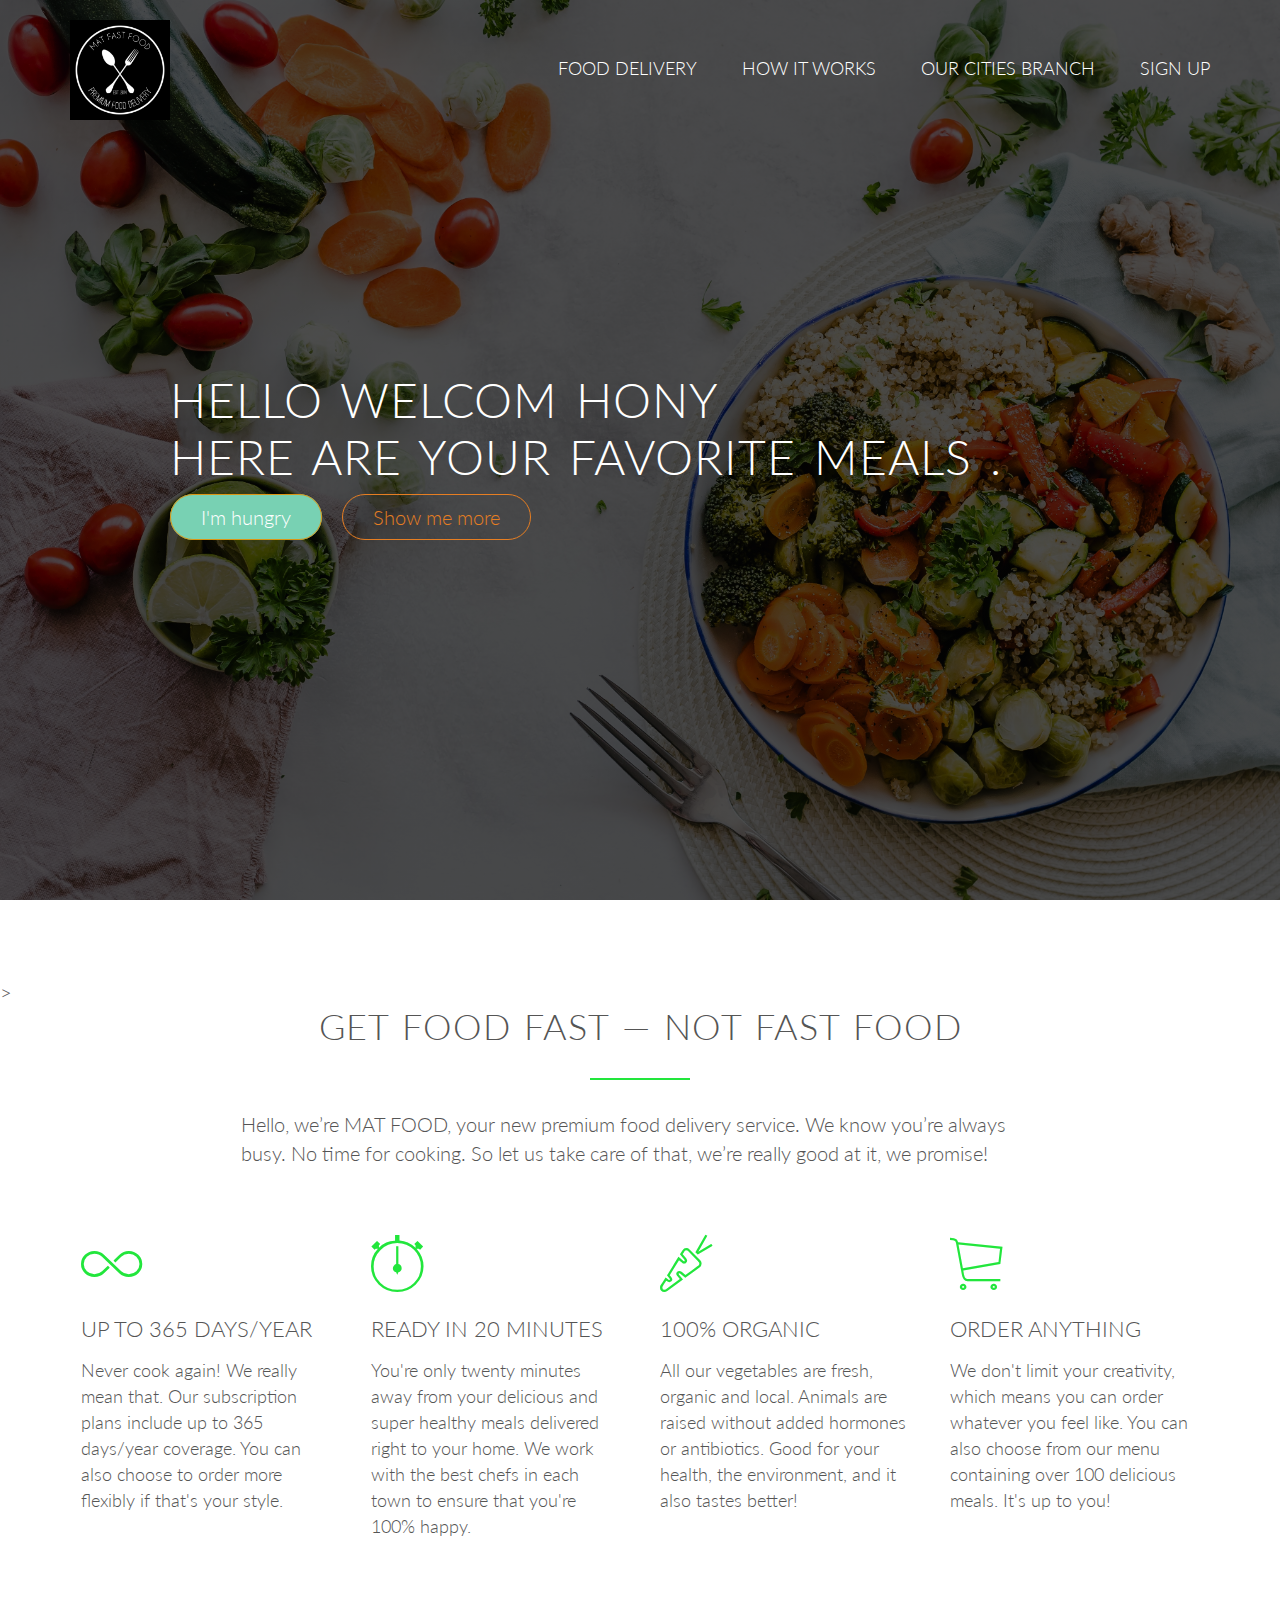
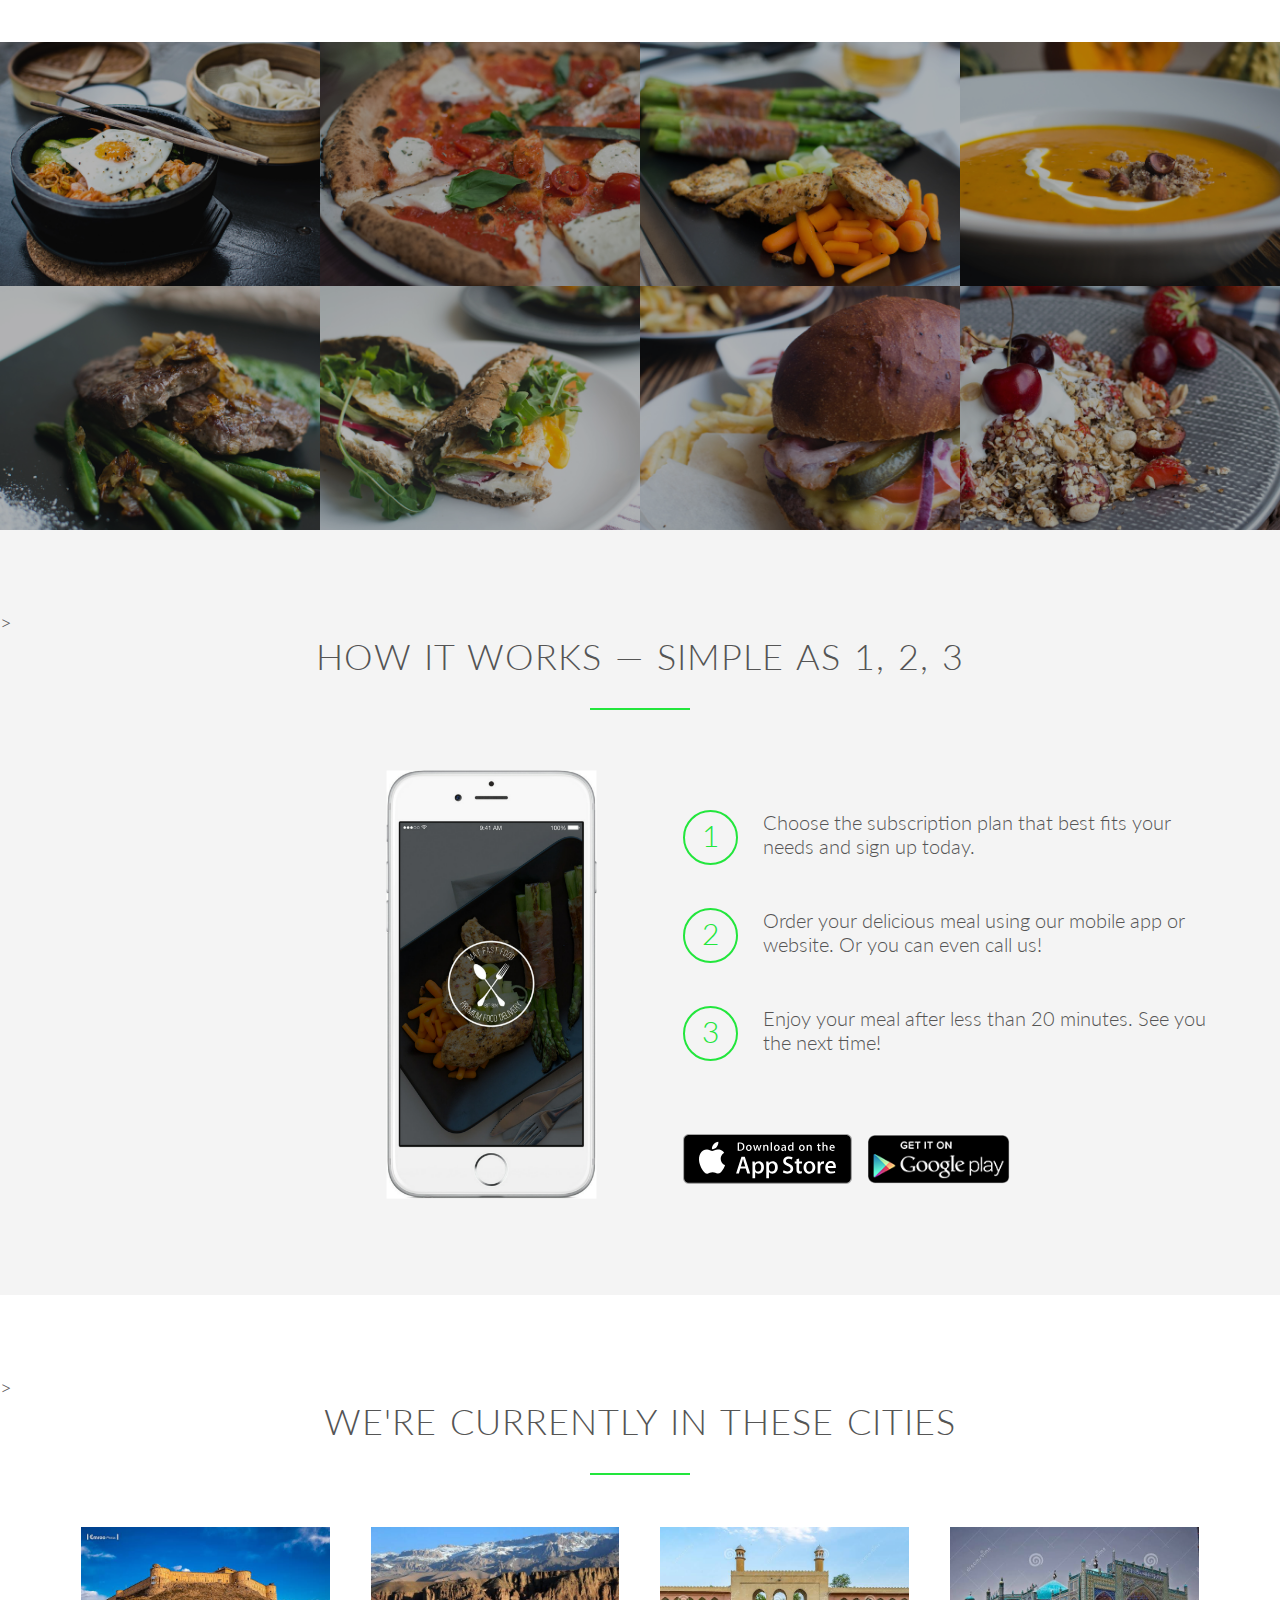
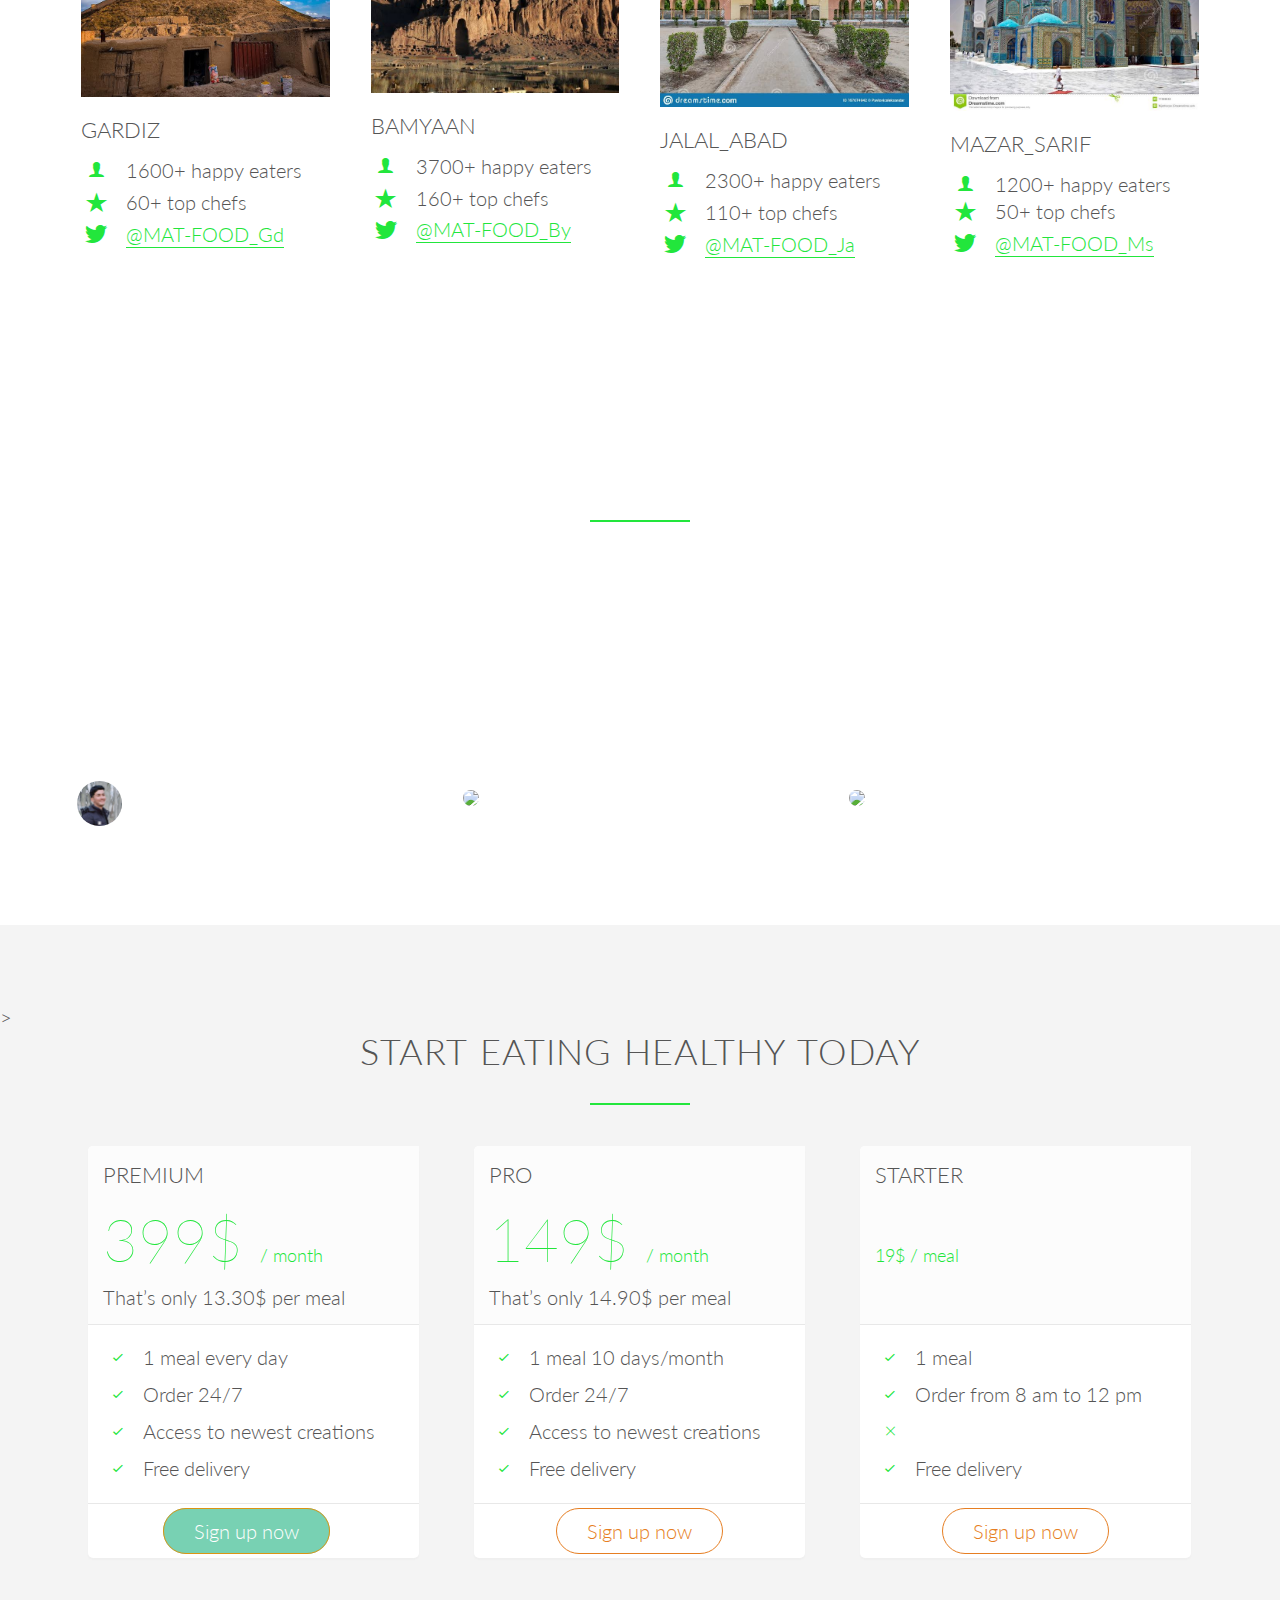
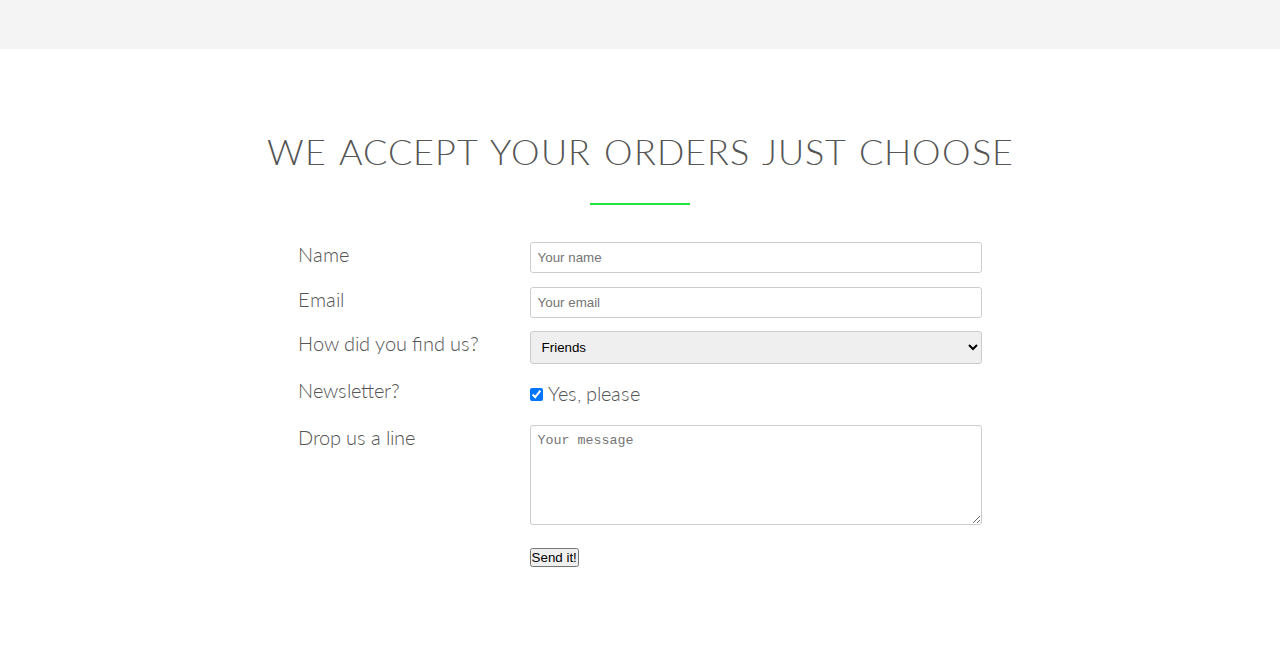
==== commit 16b400ca: "Update index.html" ====
--- a/MAT/index.html
+++ b/MAT/index.html
@@ -118,25 +118,25 @@
             <ul class="meals-showcase clearfix">
                 <li>
                     <figure class="meal-photo">
-                        <img src="file:///C:/Users/DELL/Documents/MAT/resources/img/5.jpg" alt="Paleo beef steak with vegetables">
-                    </figure>
-                </li>
-                
-                <li>
-                    <figure class="meal-photo">
-                        <img src="file:///C:/Users/DELL/Documents/MAT/resources/img/6.jpg" alt="Healthy baguette with egg and vegetables">
-                    </figure>
-                </li>
-                
-                <li>
-                    <figure class="meal-photo">
-                        <img src="file:///C:/Users/DELL/Documents/MAT/resources/img/7.jpg" alt="Burger with cheddar and bacon">
-                    </figure>
-                </li>
-                
-                <li>
-                    <figure class="meal-photo">
-                        <img src="file:///C:/Users/DELL/Documents/MAT/resources/img/8.jpg" alt="Granola with cherries and strawberries">
+                        <img src="resources/img/5.jpg" alt="Paleo beef steak with vegetables">
+                    </figure>
+                </li>
+                
+                <li>
+                    <figure class="meal-photo">
+                        <img src="resources/img/6.jpg" alt="Healthy baguette with egg and vegetables">
+                    </figure>
+                </li>
+                
+                <li>
+                    <figure class="meal-photo">
+                        <img src="resources/img/7.jpg" alt="Burger with cheddar and bacon">
+                    </figure>
+                </li>
+                
+                <li>
+                    <figure class="meal-photo">
+                        <img src="resources/img/8.jpg" alt="Granola with cherries and strawberries">
                     </figure>
                 </li>
             </ul>
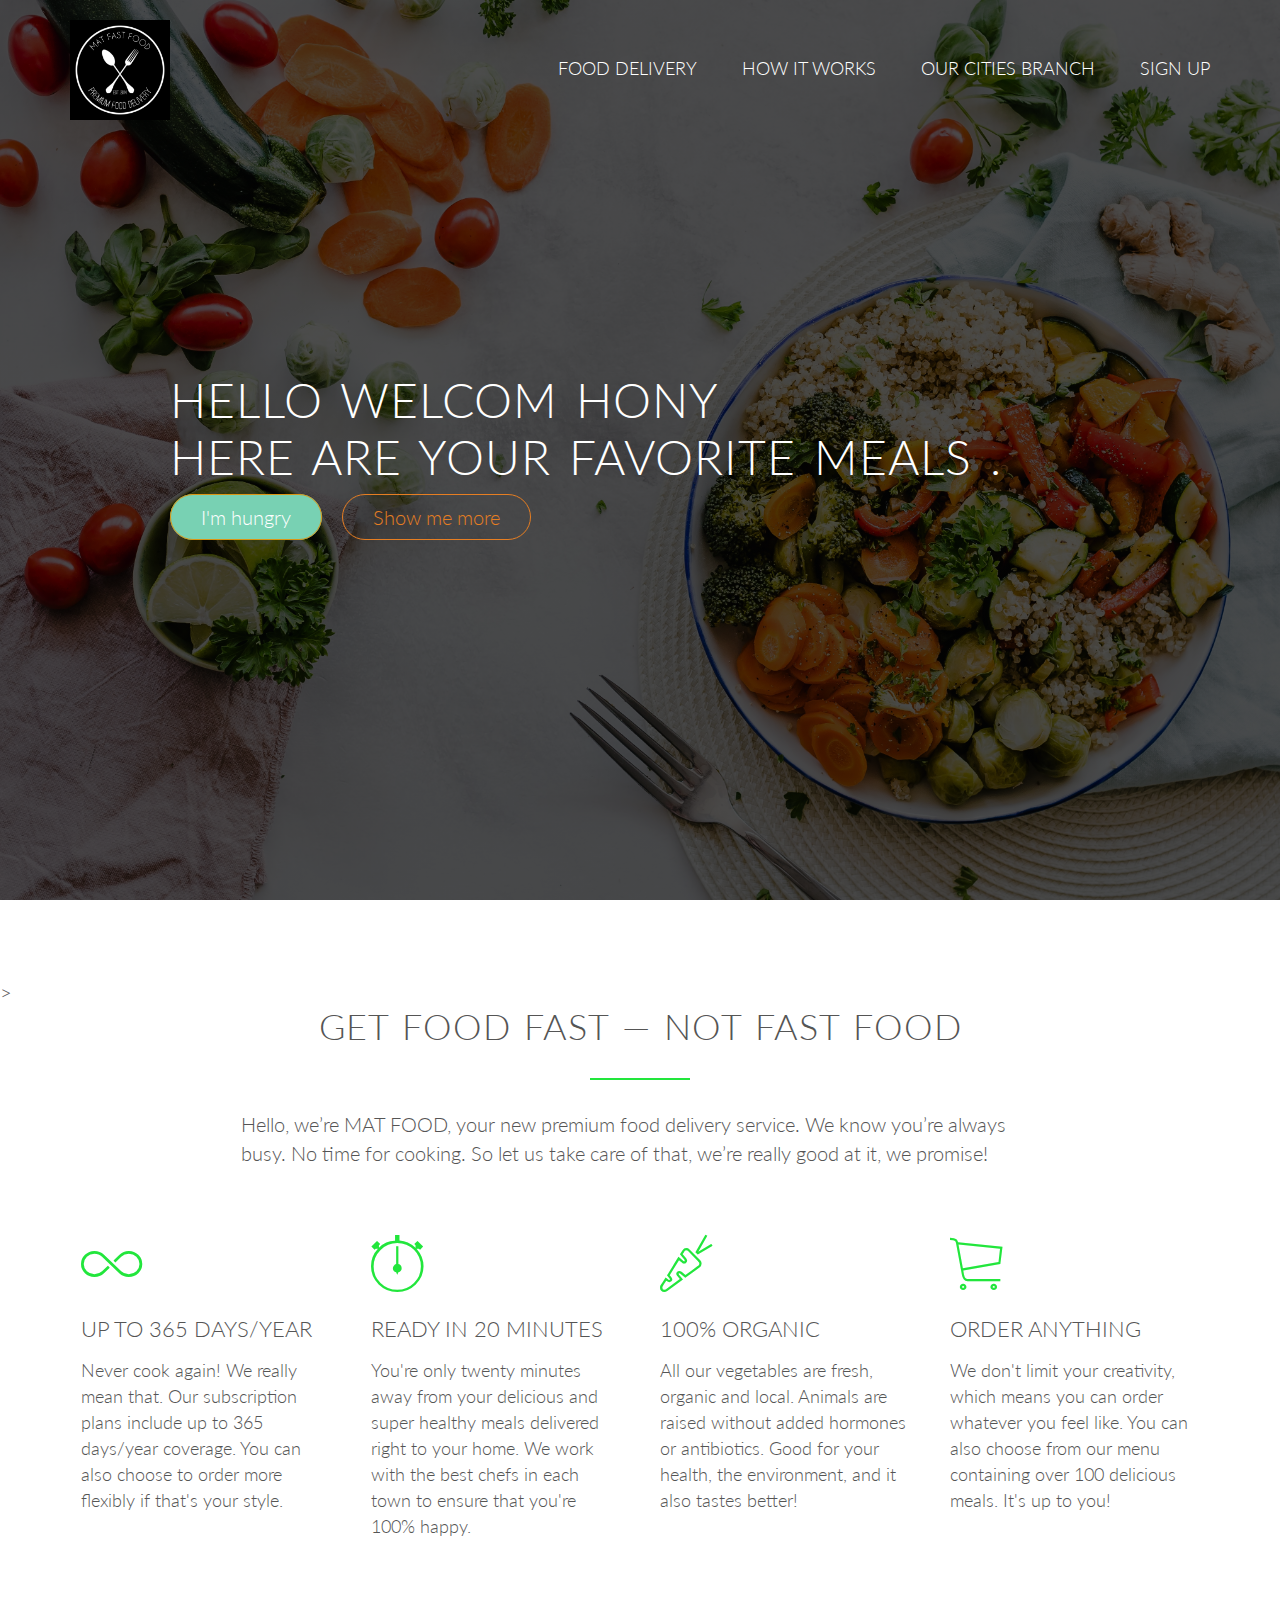
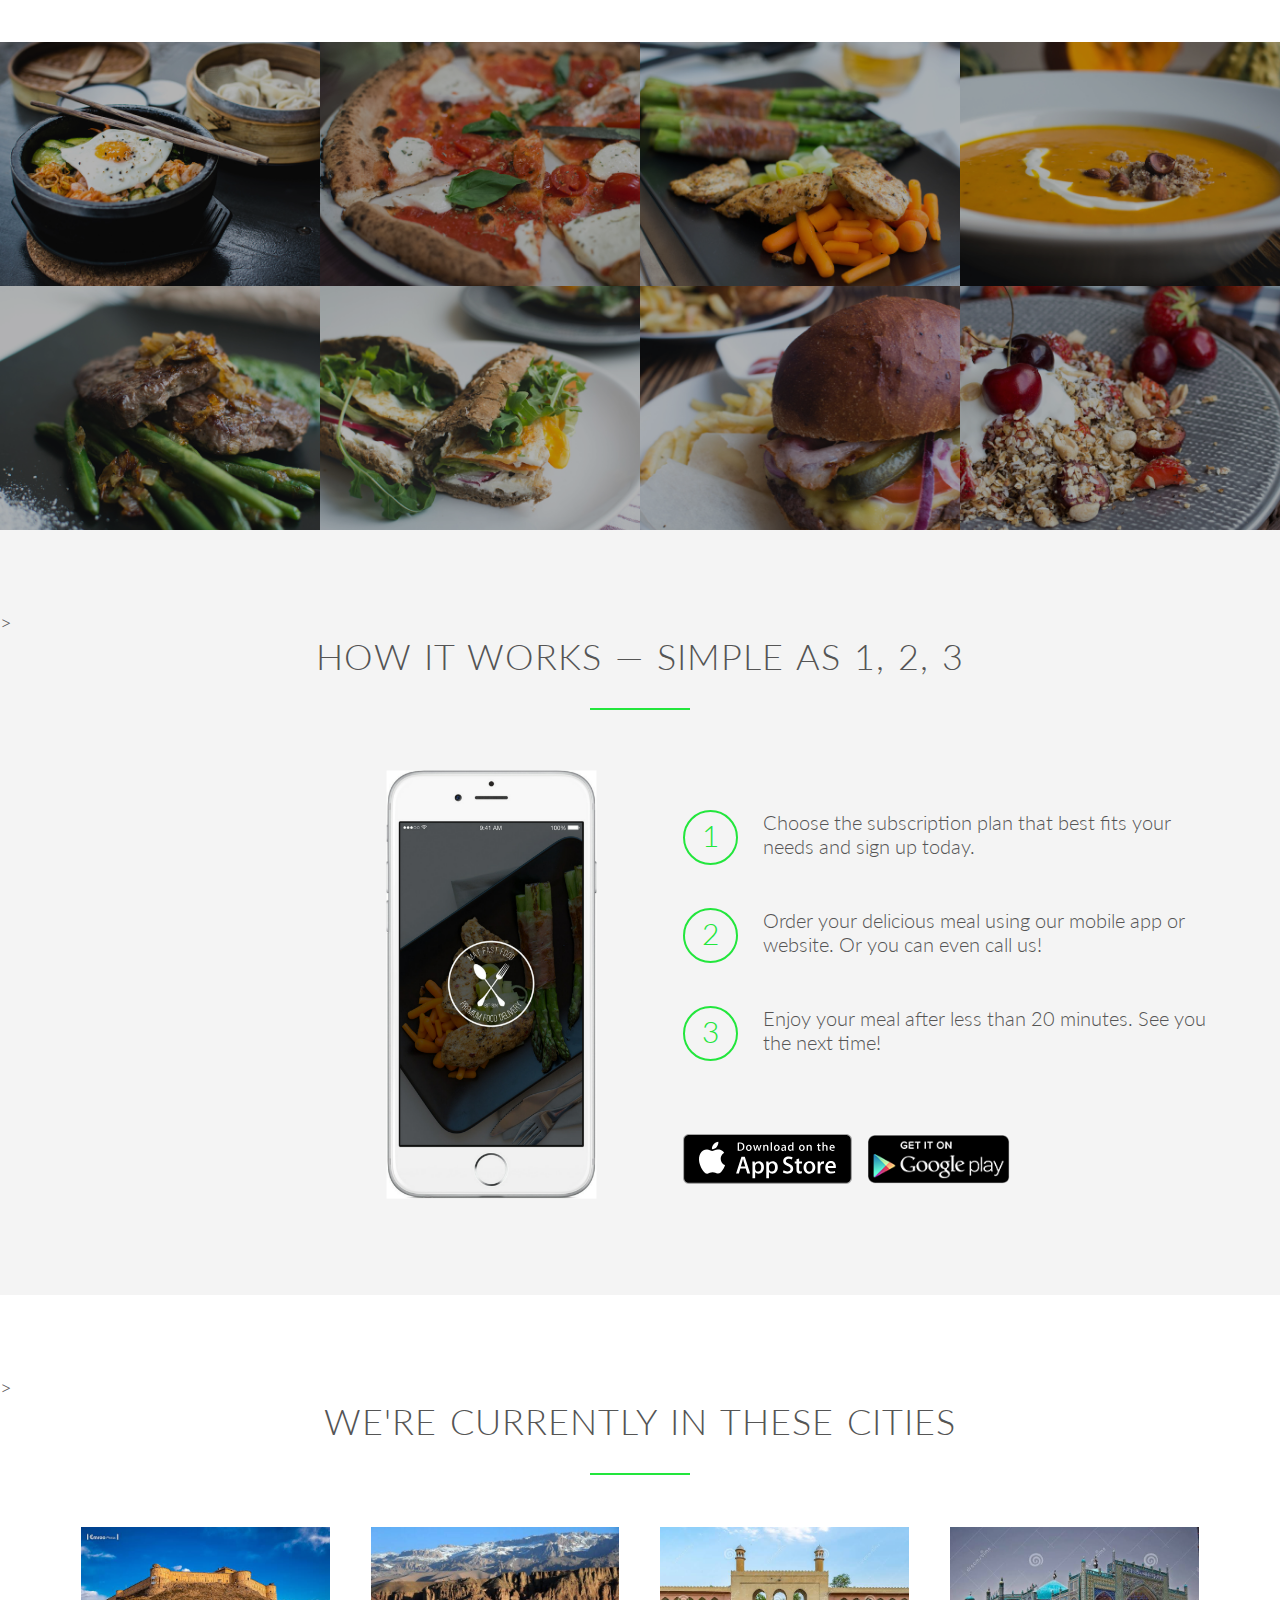
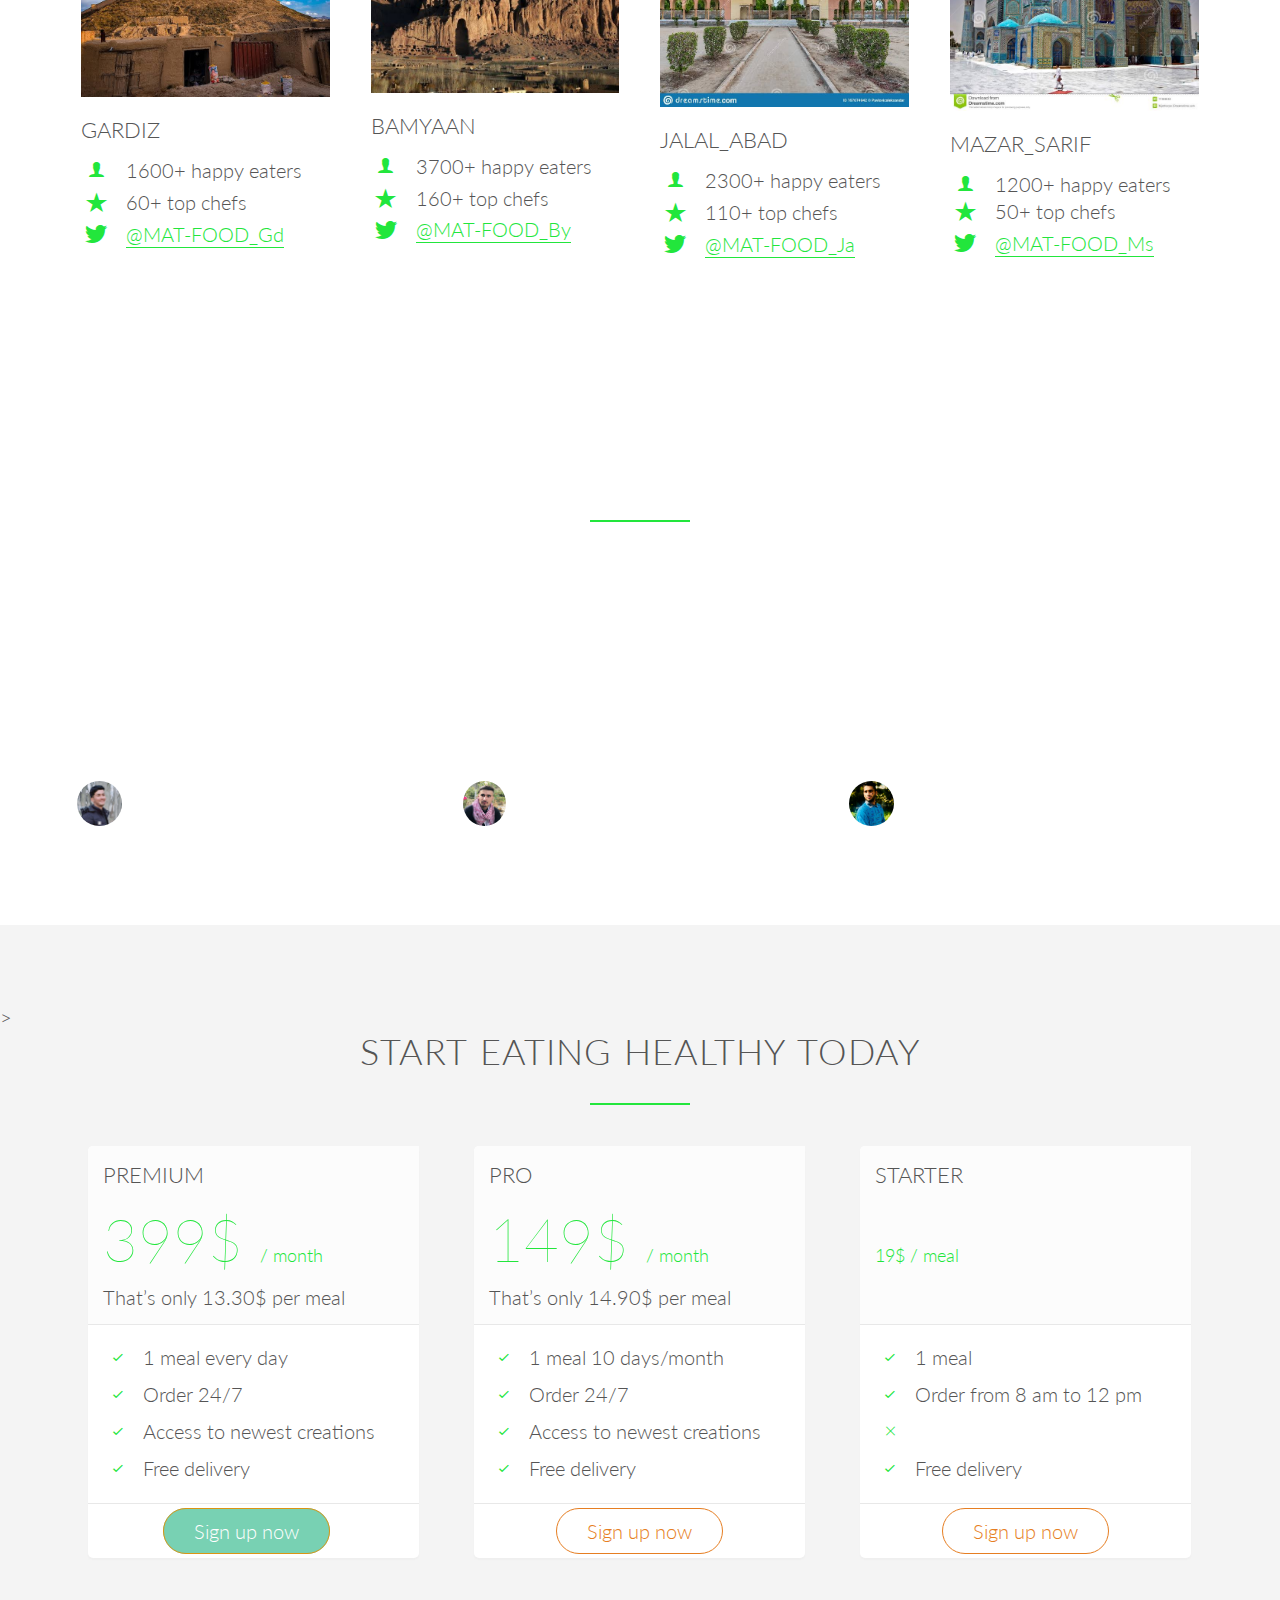
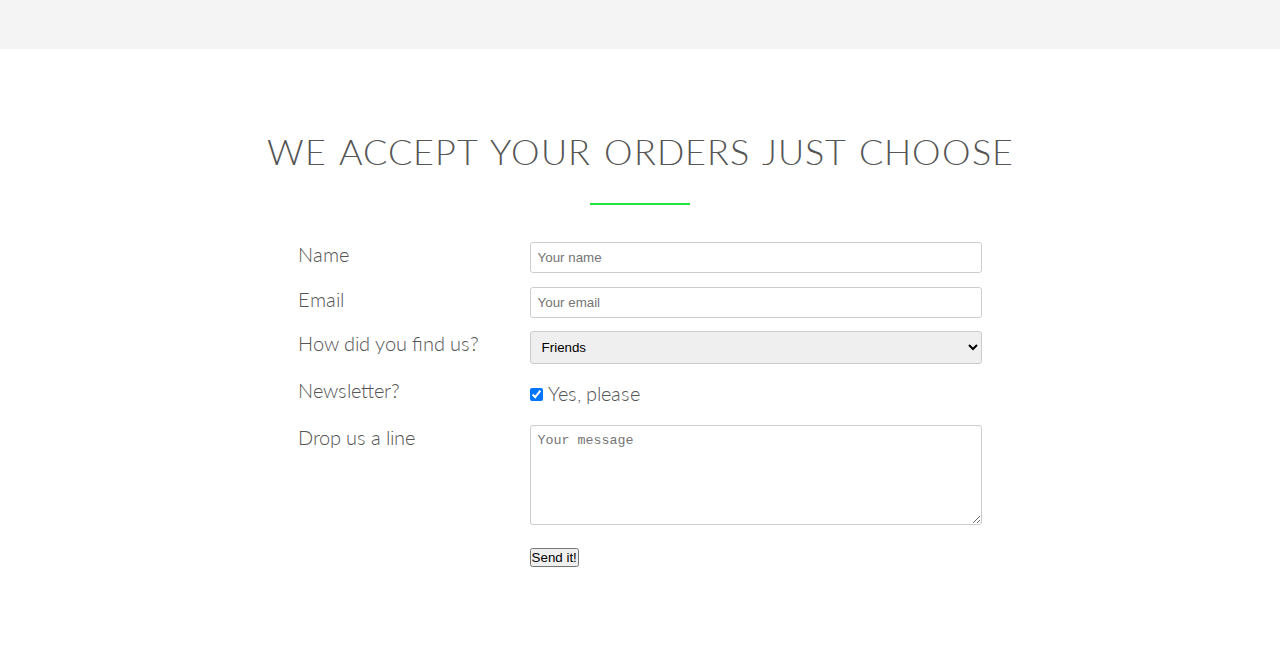
==== commit 8f1c349f: "Update index.html" ====
--- a/MAT/index.html
+++ b/MAT/index.html
@@ -283,13 +283,13 @@
                 
                 <div class="col span-1-of-3">
                     <blockquote>        Inexpensive, healthy and great-tasting meals, delivered right to my home. We have lots of food delivery here in Gardiz, but no one comes even close to MAT-FOOD.family are so in love!
-                        <cite><img src="/resources/img/m.jpg">Mohibullah Alokozai</cite>
+                        <cite><img src="resources/img/m.jpg">Mohibullah Alokozai</cite>
                     </blockquote>
                 </div>
                 
                 <div class="col span-1-of-3">
                     <blockquote>I was looking for a quick and easy food delivery service in Jalal_abad. I tried a lot of them and ended up with MAT-FOOD. Best food delivery service in the Bay Area. Keep up the great work!
-                        <cite><img src="file:///C:/Users/DELL/Documents/MAT/resources/img/w.jpg">Abdul Wakil Alam Sahak</cite>
+                        <cite><img src="resources/img/w.jpg">Abdul Wakil Alam Sahak</cite>
                     </blockquote>
                 </div>
             </div>
